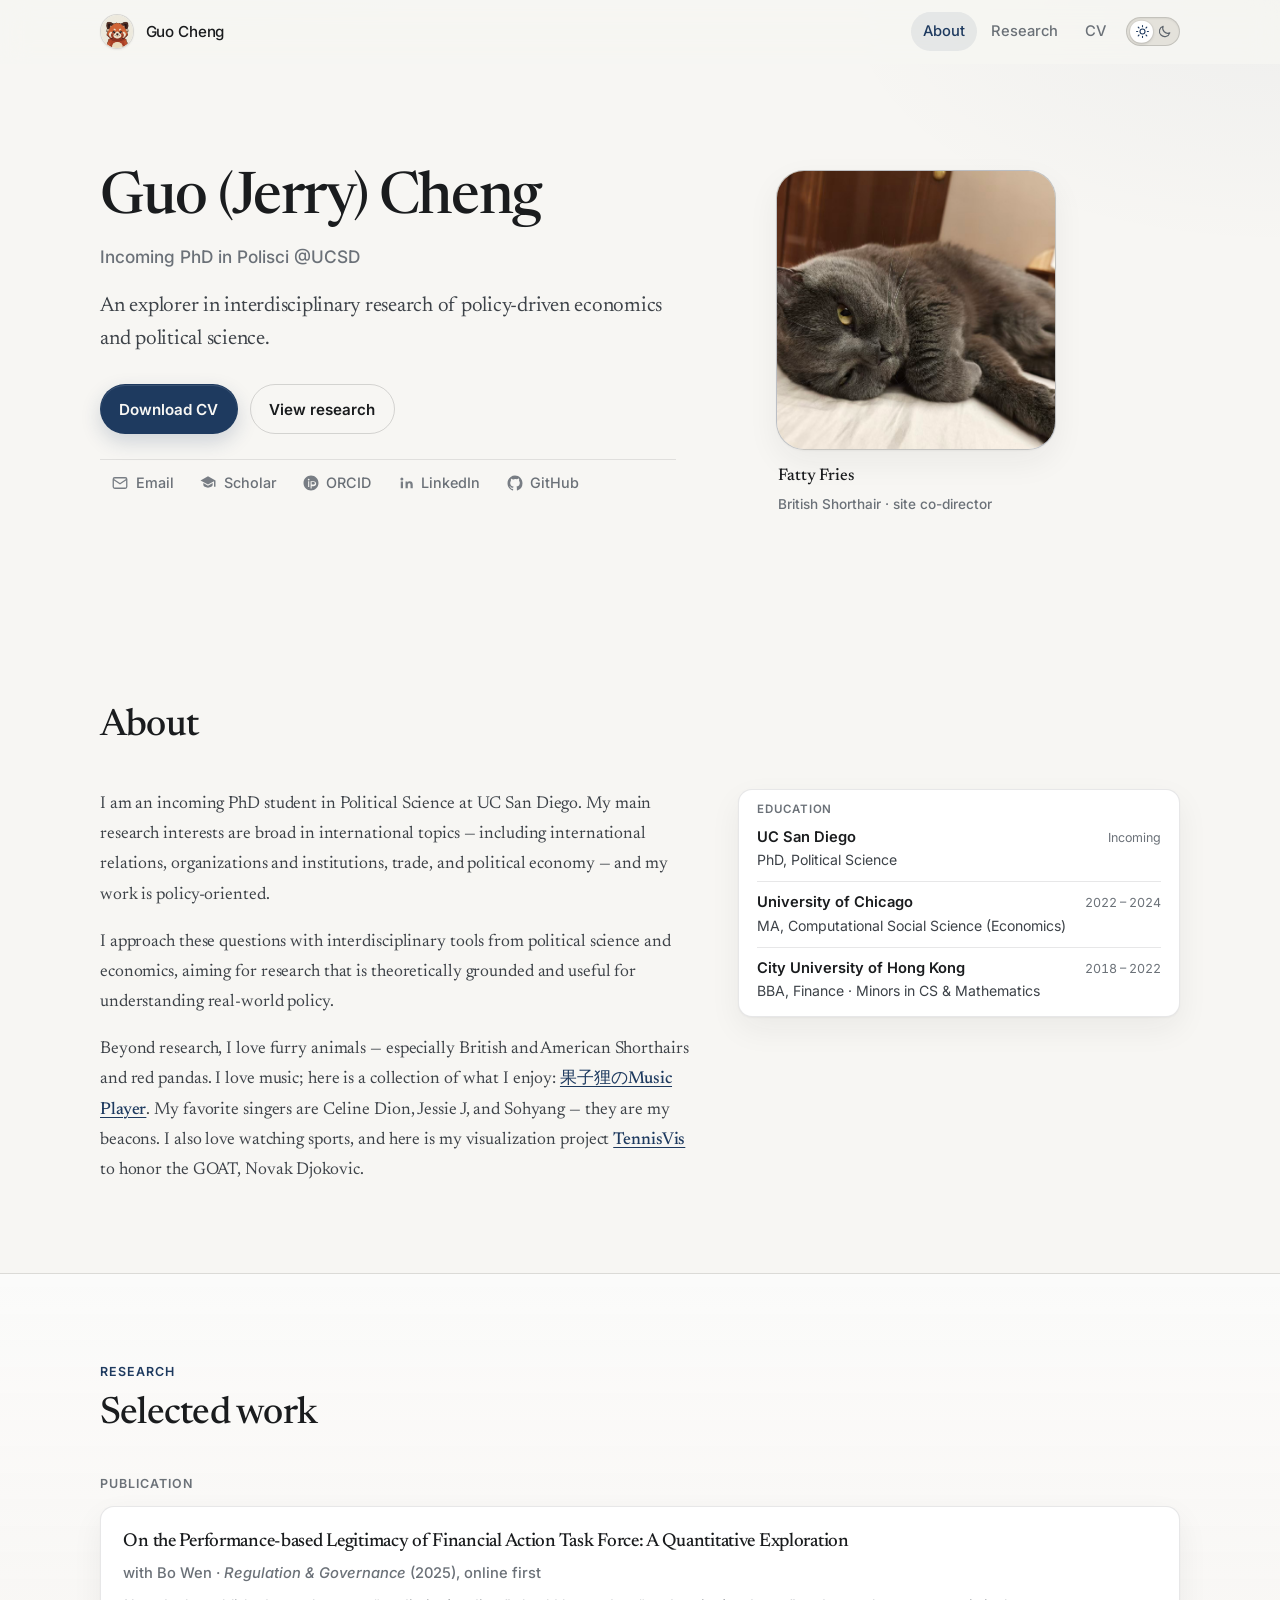
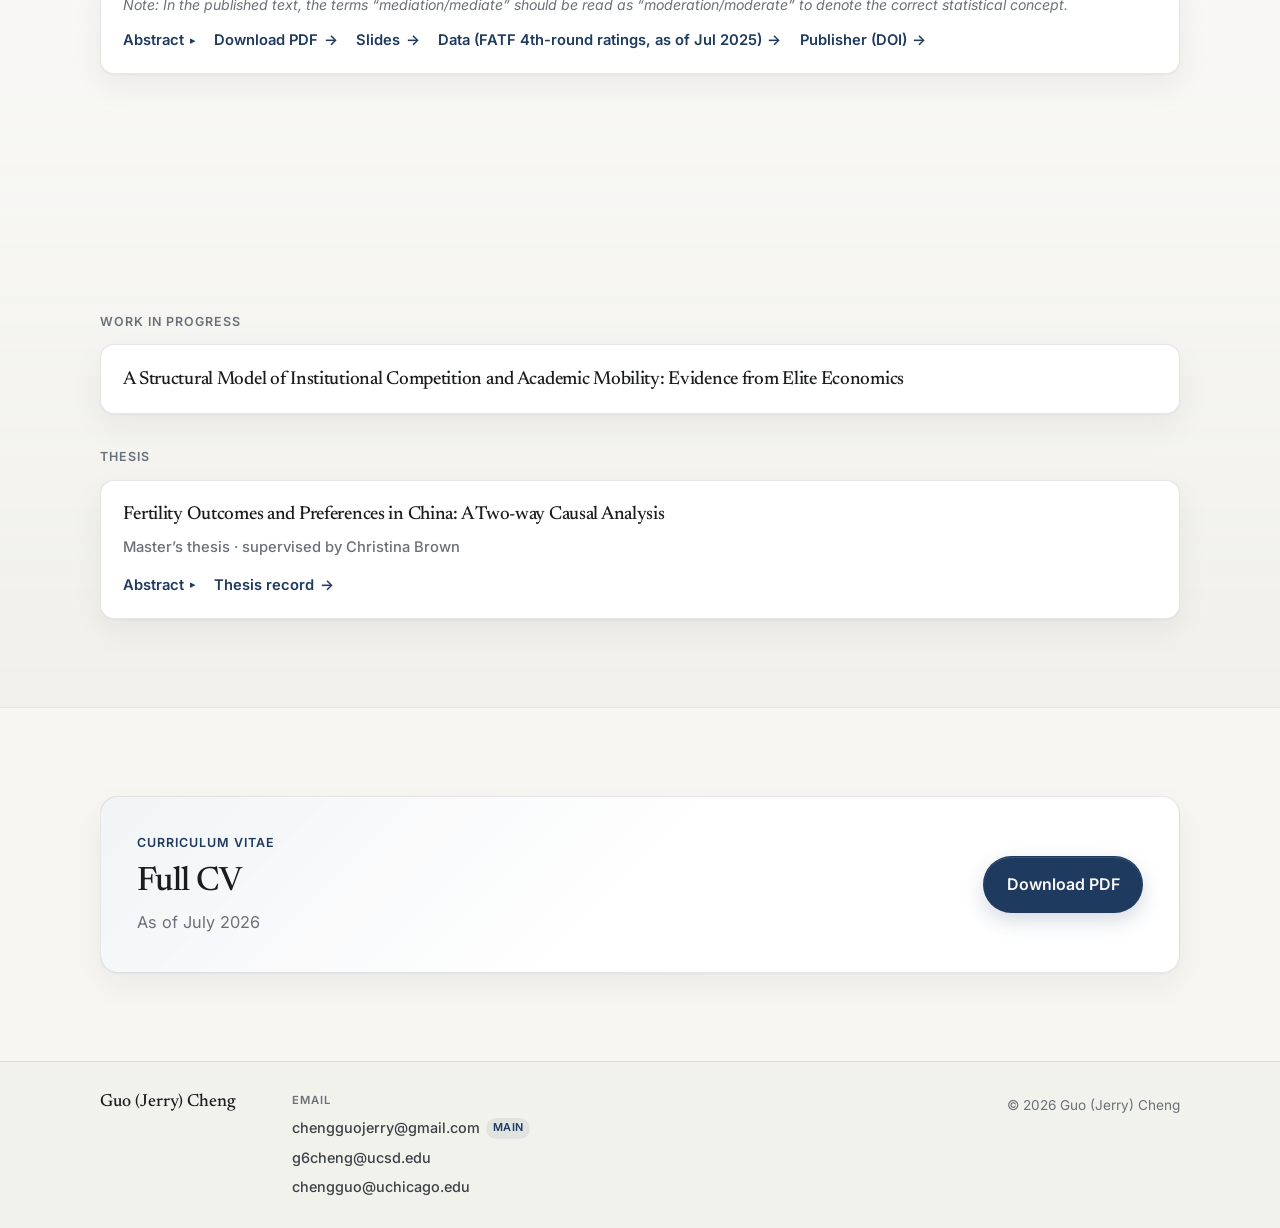
==== index.html @ 8cfadd80 "Update index.html" ====
<!DOCTYPE html>
<html lang="en">
<head>
  <meta charset="UTF-8" />
  <meta name="viewport" content="width=device-width, initial-scale=1" />
  <title>Guo (Jerry) Cheng</title>
  <meta name="description" content="Guo (Jerry) Cheng — Incoming PhD in Political Science at UC San Diego. Interdisciplinary research in policy-driven economics and political science." />
  <meta name="author" content="Guo (Jerry) Cheng" />

  <!-- Open Graph -->
  <meta property="og:title" content="Guo (Jerry) Cheng" />
  <meta property="og:description" content="Incoming PhD in Political Science at UC San Diego. Interdisciplinary research in policy-driven economics and political science." />
  <meta property="og:type" content="website" />
  <meta property="og:url" content="https://jerrycg.github.io/" />

  <link rel="icon" href="assets/img/logo-red-panda.jpg" type="image/jpeg" />
  <meta name="color-scheme" content="light dark" />
  <!-- Apply theme before paint to avoid flash -->
  <script>
    (function () {
      try {
        var stored = localStorage.getItem("theme");
        var prefersDark = window.matchMedia("(prefers-color-scheme: dark)").matches;
        var theme = stored === "light" || stored === "dark"
          ? stored
          : prefersDark
            ? "dark"
            : "light";
        document.documentElement.setAttribute("data-theme", theme);
        document.documentElement.style.colorScheme = theme;
      } catch (e) {
        document.documentElement.setAttribute("data-theme", "light");
      }
    })();
  </script>
  <link rel="preconnect" href="https://fonts.googleapis.com" />
  <link rel="preconnect" href="https://fonts.gstatic.com" crossorigin />
  <link href="https://fonts.googleapis.com/css2?family=Inter:wght@400;500;600&family=Newsreader:ital,opsz,wght@0,6..72,400;0,6..72,500;0,6..72,600;1,6..72,400;1,6..72,500&display=swap" rel="stylesheet" />
  <link rel="stylesheet" href="css/styles.css?v=20260414" />
</head>
<body>
  <a class="skip-link" href="#main">Skip to content</a>

  <header class="site-header" id="top">
    <div class="header-inner">
      <a class="brand" href="#top" aria-label="Guo (Jerry) Cheng — home">
        <img
          class="brand-mark"
          src="assets/img/logo-red-panda.jpg"
          alt=""
          width="36"
          height="36"
          decoding="async"
        />
        <span class="brand-name">Guo Cheng</span>
      </a>
      <div class="header-right">
        <nav class="site-nav" aria-label="Primary">
          <ul>
            <li><a href="#about">About</a></li>
            <li><a href="#research">Research</a></li>
            <li><a href="#cv">CV</a></li>
          </ul>
        </nav>
        <button
          type="button"
          class="theme-toggle"
          id="theme-toggle"
          aria-label="Switch to dark theme"
          title="Toggle light / dark theme"
        >
          <span class="theme-toggle-track" aria-hidden="true">
            <span class="theme-toggle-icon theme-toggle-sun">
              <svg viewBox="0 0 24 24" width="15" height="15" fill="none" stroke="currentColor" stroke-width="1.75" stroke-linecap="round">
                <circle cx="12" cy="12" r="4" />
                <path d="M12 2.5v1.8M12 19.7v1.8M2.5 12h1.8M19.7 12h1.8M5.1 5.1l1.3 1.3M17.6 17.6l1.3 1.3M5.1 18.9l1.3-1.3M17.6 6.4l1.3-1.3" />
              </svg>
            </span>
            <span class="theme-toggle-icon theme-toggle-moon">
              <svg viewBox="0 0 24 24" width="15" height="15" fill="none" stroke="currentColor" stroke-width="1.75" stroke-linecap="round" stroke-linejoin="round">
                <path d="M20.5 14.2A8.2 8.2 0 0 1 9.8 3.5 8.5 8.5 0 1 0 20.5 14.2Z" />
              </svg>
            </span>
            <span class="theme-toggle-thumb"></span>
          </span>
        </button>
      </div>
    </div>
  </header>

  <main id="main">
    <!-- Hero -->
    <section class="hero" id="home" aria-labelledby="hero-name">
      <div class="container hero-grid">
        <div class="hero-copy reveal">
          <h1 id="hero-name">Guo (Jerry) Cheng</h1>
          <p class="hero-role">Incoming PhD in Polisci @UCSD</p>
          <p class="hero-lede">
            An explorer in interdisciplinary research of policy-driven economics
            and political science.
          </p>
          <div class="hero-actions">
            <a class="btn btn-primary" href="#cv">Download CV</a>
            <a class="btn btn-ghost" href="#research">View research</a>
          </div>
          <ul class="social-list" aria-label="Profiles and contact">
            <li>
              <a href="mailto:chengguojerry@gmail.com" title="Email">
                <span class="social-icon" aria-hidden="true">
                  <svg viewBox="0 0 24 24" width="18" height="18" fill="none" stroke="currentColor" stroke-width="1.75"><rect x="3" y="5" width="18" height="14" rx="2"/><path d="M3 7l9 6 9-6"/></svg>
                </span>
                Email
              </a>
            </li>
            <li>
              <a href="https://scholar.google.com/citations?user=vxpHL1AAAAAJ" target="_blank" rel="noopener noreferrer" title="Google Scholar">
                <span class="social-icon" aria-hidden="true">
                  <svg viewBox="0 0 24 24" width="18" height="18" fill="currentColor"><path d="M12 3 2 8.5 12 14l8-4.4V17h2V8.5L12 3Zm-6.2 9.1v2.7c0 1.9 2.8 3.4 6.2 3.4s6.2-1.5 6.2-3.4v-2.7L12 15.6l-6.2-3.5Z"/></svg>
                </span>
                Scholar
              </a>
            </li>
            <li>
              <a href="https://orcid.org/0009-0001-1457-7017" target="_blank" rel="noopener noreferrer" title="ORCID">
                <span class="social-icon" aria-hidden="true">
                  <svg viewBox="0 0 24 24" width="18" height="18" fill="currentColor"><path d="M12 2C6.48 2 2 6.48 2 12s4.48 10 10 10 10-4.48 10-10S17.52 2 12 2Zm-3.1 4.35a1.15 1.15 0 1 1 0 2.3 1.15 1.15 0 0 1 0-2.3ZM8.2 9.5h1.4v7.7H8.2V9.5Zm3.25 0h3.85c2.15 0 3.55 1.35 3.55 3.35 0 2.05-1.5 3.4-3.7 3.4h-2.3v2.95h-1.4V9.5Zm1.4 1.25v3.25h2.15c1.3 0 2.15-.7 2.15-1.65 0-.95-.85-1.6-2.15-1.6H12.85Z"/></svg>
                </span>
                ORCID
              </a>
            </li>
            <li>
              <a href="https://www.linkedin.com/in/guo-jerry-cheng" target="_blank" rel="noopener noreferrer" title="LinkedIn">
                <span class="social-icon" aria-hidden="true">
                  <svg viewBox="0 0 24 24" width="18" height="18" fill="currentColor"><path d="M6.5 8.5a2 2 0 1 1 0-4 2 2 0 0 1 0 4ZM5 10h3v9H5v-9Zm5.5 0H14v1.3c.5-.9 1.6-1.6 3.1-1.6 2.5 0 3.9 1.6 3.9 4.5V19h-3v-4.3c0-1.4-.5-2.3-1.7-2.3-1 0-1.5.7-1.8 1.4-.1.2-.1.5-.1.8V19h-3v-9Z"/></svg>
                </span>
                LinkedIn
              </a>
            </li>
            <li>
              <a href="https://github.com/JerryCG" target="_blank" rel="noopener noreferrer" title="GitHub">
                <span class="social-icon" aria-hidden="true">
                  <svg viewBox="0 0 24 24" width="18" height="18" fill="currentColor"><path d="M12 2C6.48 2 2 6.58 2 12.26c0 4.52 2.87 8.35 6.84 9.7.5.1.68-.22.68-.48 0-.24-.01-.87-.01-1.7-2.78.62-3.37-1.37-3.37-1.37-.45-1.18-1.11-1.5-1.11-1.5-.91-.64.07-.63.07-.63 1 .07 1.53 1.06 1.53 1.06.9 1.57 2.36 1.12 2.94.86.09-.67.35-1.12.63-1.38-2.22-.26-4.56-1.14-4.56-5.07 0-1.12.39-2.03 1.03-2.75-.1-.26-.45-1.32.1-2.75 0 0 .84-.27 2.75 1.05A9.3 9.3 0 0 1 12 6.8c.85 0 1.71.12 2.51.35 1.9-1.32 2.74-1.05 2.74-1.05.55 1.43.2 2.49.1 2.75.64.72 1.03 1.63 1.03 2.75 0 3.94-2.34 4.8-4.57 5.06.36.32.68.94.68 1.9 0 1.38-.01 2.49-.01 2.83 0 .26.18.59.69.48A10.28 10.28 0 0 0 22 12.26C22 6.58 17.52 2 12 2Z"/></svg>
                </span>
                GitHub
              </a>
            </li>
          </ul>
        </div>

        <figure class="hero-photo reveal">
          <div class="photo-frame">
            <img
              class="photo-img"
              src="assets/img/fatty-fries.jpg"
              alt="Fatty Fries, a British Shorthair cat, resting on a bed"
              width="280"
              height="280"
              loading="eager"
              decoding="async"
            />
          </div>
          <figcaption class="photo-caption">
            <span class="photo-caption-name">Fatty Fries</span>
            <span class="photo-caption-note">British Shorthair · site co-director</span>
          </figcaption>
        </figure>
      </div>
    </section>

    <!-- About -->
    <section class="section" id="about" aria-labelledby="about-title">
      <div class="container">
        <header class="section-header reveal">
          <h2 id="about-title">About</h2>
        </header>

        <div class="about-grid">
          <div class="about-prose reveal">
            <p>
              I am an incoming PhD student in Political Science at UC San Diego.
              My main research interests are broad in international topics —
              including international relations, organizations and institutions,
              trade, and political economy — and my work is policy-oriented.
            </p>
            <p>
              I approach these questions with interdisciplinary tools from
              political science and economics, aiming for research that is
              theoretically grounded and useful for understanding real-world policy.
            </p>
            <p>
              Beyond research, I love furry animals — especially British and American
              Shorthairs and red pandas. I love music; here is a collection of what I enjoy:
              <a href="https://jerrycg.github.io/music-player/" target="_blank" rel="noopener noreferrer">果子狸のMusic Player</a>.
              My favorite singers are Celine Dion, Jessie J, and Sohyang — they are my beacons.
              I also love watching sports, and here is my visualization project
              <a href="https://tennis-vis.onrender.com/" target="_blank" rel="noopener noreferrer">TennisVis</a>
              to honor the GOAT, Novak Djokovic.
            </p>
          </div>

          <aside class="education reveal" aria-labelledby="edu-title">
            <h3 id="edu-title" class="aside-title">Education</h3>
            <ol class="edu-list">
              <li>
                <div class="edu-meta">
                  <span class="edu-school">UC San Diego</span>
                  <span class="edu-years">Incoming</span>
                </div>
                <p class="edu-degree">PhD, Political Science</p>
              </li>
              <li>
                <div class="edu-meta">
                  <span class="edu-school">University of Chicago</span>
                  <span class="edu-years">2022 – 2024</span>
                </div>
                <p class="edu-degree">MA, Computational Social Science (Economics)</p>
              </li>
              <li>
                <div class="edu-meta">
                  <span class="edu-school">City University of Hong Kong</span>
                  <span class="edu-years">2018 – 2022</span>
                </div>
                <p class="edu-degree">BBA, Finance · Minors in CS &amp; Mathematics</p>
              </li>
            </ol>
          </aside>
        </div>
      </div>
    </section>

    <!-- Research -->
    <section class="section section-alt" id="research" aria-labelledby="research-title">
      <div class="container">
        <header class="section-header reveal">
          <p class="section-label">Research</p>
          <h2 id="research-title">Selected work</h2>
        </header>

        <div class="research-block reveal">
          <h3 class="research-group-title">Publication</h3>
          <article class="paper-card">
            <p class="paper-title">
              On the Performance-based Legitimacy of Financial Action Task Force:
              A Quantitative Exploration
            </p>
            <p class="paper-meta">
              with Bo Wen ·
              <em>Regulation &amp; Governance</em> (2025), online first
            </p>
            <p class="paper-note paper-note-correction">
              Note: In the published text, the terms “mediation/mediate” should be read as “moderation/moderate” to denote the correct statistical concept.
            </p>
            <div class="paper-links">
              <button
                type="button"
                class="abstract-toggle"
                aria-expanded="false"
                aria-controls="abstract-fatf"
              >
                Abstract
                <span class="abstract-toggle-icon" aria-hidden="true">▸</span>
              </button>
              <a
                class="text-link"
                href="https://www.dropbox.com/scl/fi/eptdcv185i0i1qvf4c0sd/Regulation-Governance-2025-Cheng-Wen-On-the-Performance-Based-Legitimacy-of-Financial-Action-Task-Force-A-Quantitative-Exploration.pdf?rlkey=uq9wglwz7m2yx3jsmejo32n99&amp;e=2&amp;st=axpfbrux&amp;dl=0"
                target="_blank"
                rel="noopener noreferrer"
              >
                Download PDF
                <span aria-hidden="true">→</span>
              </a>
              <a
                class="text-link"
                href="doc/fatf_slides_20260729.pdf"
                target="_blank"
                rel="noopener noreferrer"
              >
                Slides
                <span aria-hidden="true">→</span>
              </a>
              <a
                class="text-link"
                href="doc/FATF_4th_round_numeric_ratings_2025Jul.csv"
                target="_blank"
                rel="noopener noreferrer"
              >
                Data (FATF 4th-round ratings, as of Jul 2025)
                <span aria-hidden="true">→</span>
              </a>
              <a
                class="text-link"
                href="https://doi.org/10.1111/rego.70088"
                target="_blank"
                rel="noopener noreferrer"
              >
                Publisher (DOI)
                <span aria-hidden="true">→</span>
              </a>
            </div>
            <div class="abstract-panel" id="abstract-fatf" role="region" aria-hidden="true">
              <div class="abstract-panel-inner">
                <p class="abstract-body">
                  How legitimate is Financial Action Task Force (FATF)? We address this question with cross-country evidence spanning performance-wise aspects—standards, evaluation, strategy. FATF’s legitimacy needs strengthening. Standards-wise, compliance to FATF’s Recommendations generally contributes to both FATF’s and external effectiveness proxies, yet the latter has much weaker evidence. Granularly, FATF’s Recommendations pose challenges for good-faith developing states, since capacity constraints hinder compliance and effectiveness conversion. Evaluation-wise, the effectiveness appraisal may be biased due to heavy reliance on compliance ratings, evidenced by weak correlations with external corruption control and financial transparency indicators. Strategy-wise, though enhanced follow-up boosts persistent compliance, the dominantly punitive strategy system is detrimental to good-faith yet low-capacity states. Theoretically, we build an extended framework on Mitchell’s theory by deepening the analysis of effectiveness and justifying its applicability to non-binding institutions. We also enrich the dialogue on the legitimacy of international organizations by presenting a quantitative, objective approach using official data.
                </p>
              </div>
            </div>
          </article>
        </div>

        <div class="research-block reveal">
          <h3 class="research-group-title">Working papers</h3>
          <ul class="wip-list">
            <li class="paper-card">
              <p class="paper-title">
                Neoclassical Growth Revisited: Why Are Policy Functions Myopic in Closed-Form?
              </p>
              <p class="paper-meta">with Sergio Salas</p>
              <div class="paper-links">
                <button
                  type="button"
                  class="abstract-toggle"
                  aria-expanded="false"
                  aria-controls="abstract-ngm"
                >
                  Abstract
                  <span class="abstract-toggle-icon" aria-hidden="true">▸</span>
                </button>
                <a
                  class="text-link"
                  href="https://drive.google.com/file/d/1z_iqUvOHPs2HP81RKhBiiJodFLL72Bf5/view"
                  target="_blank"
                  rel="noopener noreferrer"
                >
                  Draft PDF
                  <span aria-hidden="true">→</span>
                </a>
              </div>
              <div class="abstract-panel" id="abstract-ngm" role="region" aria-hidden="true">
                <div class="abstract-panel-inner">
                  <p class="abstract-body">
                    In learning macroeconomic dynamics, it is common to start with a version of the Neoclassical Growth Model (NGM) that admits closed-form solutions. This involves analyzing a special case with: i) log utility, ii) a Cobb–Douglas production function, and iii) full depreciation. While the existence of a closed-form solution under these assumptions has long been established, the implications for households and the role of their forward-looking behavior in deriving the results are seldom explained. This is particularly relevant in connection to the “news” literature, because unlike in a purely Markovian recursive structure, news about future changes in the economic environment—e.g., changes in productivity—generally produce current effects. However, under the special case of the NGM that admits closed-form solutions, news about future changes has no current effects. To understand why this result holds, we present the market approach to solving the problem, where it is revealed exactly what economic forces underlie the fact that agents do not react to news about future changes in wages and interest rates.
                  </p>
                </div>
              </div>
            </li>
          </ul>
        </div>

        <div class="research-block reveal">
          <h3 class="research-group-title">Work in progress</h3>
          <ul class="wip-list">
            <li class="paper-card">
              <p class="paper-title">
                A Structural Model of Institutional Competition and Academic Mobility: Evidence from Elite Economics
              </p>
            </li>
          </ul>
        </div>

        <div class="research-block reveal">
          <h3 class="research-group-title">Thesis</h3>
          <ul class="wip-list">
            <li class="paper-card">
              <p class="paper-title">
                Fertility Outcomes and Preferences in China: A Two-way Causal Analysis
              </p>
              <p class="paper-meta">Master’s thesis · supervised by Christina Brown</p>
              <div class="paper-links">
                <button
                  type="button"
                  class="abstract-toggle"
                  aria-expanded="false"
                  aria-controls="abstract-thesis"
                >
                  Abstract
                  <span class="abstract-toggle-icon" aria-hidden="true">▸</span>
                </button>
                <a
                  class="text-link"
                  href="https://knowledge.uchicago.edu/records/wcg8k-hd496"
                  target="_blank"
                  rel="noopener noreferrer"
                >
                  Thesis record
                  <span aria-hidden="true">→</span>
                </a>
              </div>
              <div class="abstract-panel" id="abstract-thesis" role="region" aria-hidden="true">
                <div class="abstract-panel-inner">
                  <p class="abstract-body">
                    This study explores the bidirectional causality between fertility preferences and outcomes in China, using the latest two waves of the Chinese General Social Survey (CGSS 2018 and 2021). The findings highlight significant implications for two contrasting phenomena observed in the data: 1) A progressive shift from son preference to daughter preference overall across cohorts; 2) A persistent gender discrepancy between fertility outcomes and preferences — actual fertility outcomes are more skewed towards boys than ideal fertility preferences suggest. The shift towards the daughter preference can be attributed to the “girl-updating” mechanism: having girls on average reduces the gender gap in preferences by approximately 0.5 children, while the effects of having boys are less consistent. On the other hand, the gender discrepancy between fertility outcomes and preferences can be explained by two behavioral patterns: 18% of the discrepancy comes from people with a son preference taking more aggressive measures to ensure male offspring, whereas 82% is attributed to the “implicit son preference” among people with a balance preference, who opt for a boy when limited to only one child. Moreover, a dynamic Difference-in-Differences study suggests that during the early stage of birth control policies, urban residents with a balance preference suffer from increasingly stricter constraints of having only one child than their rural counterparts, exacerbating the skewed sex ratio.
                  </p>
                </div>
              </div>
            </li>
          </ul>
        </div>
      </div>
    </section>

    <!-- CV -->
    <section class="section" id="cv" aria-labelledby="cv-title">
      <div class="container">
        <div class="cv-panel reveal">
          <div class="cv-copy">
            <p class="section-label">Curriculum Vitae</p>
            <h2 id="cv-title">Full CV</h2>
            <p class="cv-lede">As of July 2026</p>
          </div>
          <a class="btn btn-primary btn-lg" href="doc/CV_Guo_Jerry_Cheng_20260729.pdf" target="_blank" rel="noopener noreferrer">
            Download PDF
          </a>
        </div>
      </div>
    </section>
  </main>

  <footer class="site-footer">
    <div class="container footer-inner">
      <div class="footer-brand">
        <p class="footer-name">Guo (Jerry) Cheng</p>
      </div>

      <div class="footer-block">
        <p class="footer-label">Email</p>
        <ul class="footer-emails">
          <li>
            <a href="mailto:chengguojerry@gmail.com">chengguojerry@gmail.com</a>
            <span class="footer-tag">main</span>
          </li>
          <li>
            <a href="mailto:g6cheng@ucsd.edu">g6cheng@ucsd.edu</a>
          </li>
          <li>
            <a href="mailto:chengguo@uchicago.edu">chengguo@uchicago.edu</a>
          </li>
        </ul>
      </div>

      <p class="footer-copy">© <span id="year"></span> Guo (Jerry) Cheng</p>
    </div>
  </footer>

  <script src="js/main.js?v=20260401"></script>
</body>
</html>
---- css/styles.css ----
/* =========================================================
   Guo (Jerry) Cheng — personal academic site
   Minimal · concise · clean · light / dark
   ========================================================= */

/* Light theme (default) */
:root,
html[data-theme="light"] {
  color-scheme: light;

  --bg: #f7f6f3;
  --bg-elevated: #ffffff;
  --bg-soft: #efeee9;
  --ink: #1a1c1e;
  --ink-soft: #3d4248;
  --muted: #6b7178;
  --line: rgba(26, 28, 30, 0.1);
  --line-strong: rgba(26, 28, 30, 0.16);
  --accent: #1e3a5f;
  --accent-hover: #152a45;
  --accent-soft: rgba(30, 58, 95, 0.08);
  --accent-ring: rgba(30, 58, 95, 0.28);
  --accent-on: #f8f7f4;
  --brand-mark-fg: #f7f6f3;

  --header-bg: rgba(247, 246, 243, 0.78);
  --header-bg-scrolled: rgba(247, 246, 243, 0.9);
  --glow-a: rgba(30, 58, 95, 0.06);
  --glow-b: rgba(30, 58, 95, 0.04);
  --section-alt: linear-gradient(180deg, rgba(255, 255, 255, 0.55), rgba(239, 238, 233, 0.7));
  --footer-bg: rgba(239, 238, 233, 0.55);
  --cv-wash: rgba(30, 58, 95, 0.06);
  --card-hover-border: rgba(30, 58, 95, 0.22);
  --btn-ghost-border-hover: rgba(26, 28, 30, 0.22);
  --btn-primary-shadow: 0 1px 0 rgba(255, 255, 255, 0.12) inset, 0 8px 20px rgba(30, 58, 95, 0.18);
  --shadow-soft: 0 1px 2px rgba(26, 28, 30, 0.04), 0 12px 32px rgba(26, 28, 30, 0.06);
  --portrait-bg: linear-gradient(145deg, #e8e6df 0%, #d8dde6 100%);
  --toggle-track: #e4e2db;
  --toggle-thumb: #ffffff;
  --toggle-icon: #5c636b;
  --toggle-icon-active: #1e3a5f;

  /* Type system
     - sans  → UI chrome (nav, labels, buttons, meta)
     - serif → headings + long-form reading (about, abstracts, lede)
     Pairing: Inter + Newsreader (academic, cohesive, not identical everywhere) */
  --font-sans: "Inter", system-ui, -apple-system, "Segoe UI", Roboto, sans-serif;
  --font-serif: "Newsreader", "Iowan Old Style", "Palatino Linotype", Palatino, Georgia, serif;
  --font-prose-size: 1.08rem;
  --font-prose-leading: 1.75;

  /* Layout */
  --container: 1080px;
  --content: 42rem;
  --header-h: 4rem;
  --radius: 14px;
  --radius-sm: 10px;

  /* Motion */
  --ease: cubic-bezier(0.22, 1, 0.36, 1);
  --dur: 220ms;
}

/* Dark theme — quiet academic night */
html[data-theme="dark"] {
  color-scheme: dark;

  --bg: #111316;
  --bg-elevated: #1a1d22;
  --bg-soft: #16191e;
  --ink: #f0efeb;
  --ink-soft: #c5c8ce;
  --muted: #9198a1;
  --line: rgba(240, 239, 235, 0.1);
  --line-strong: rgba(240, 239, 235, 0.16);
  --accent: #9bb8db;
  --accent-hover: #bdd0e8;
  --accent-soft: rgba(155, 184, 219, 0.14);
  --accent-ring: rgba(155, 184, 219, 0.35);
  --accent-on: #111316;
  --brand-mark-fg: #111316;

  --header-bg: rgba(17, 19, 22, 0.78);
  --header-bg-scrolled: rgba(17, 19, 22, 0.92);
  --glow-a: rgba(155, 184, 219, 0.08);
  --glow-b: rgba(155, 184, 219, 0.04);
  --section-alt: linear-gradient(180deg, rgba(26, 29, 34, 0.65), rgba(18, 21, 26, 0.9));
  --footer-bg: rgba(14, 16, 19, 0.75);
  --cv-wash: rgba(155, 184, 219, 0.08);
  --card-hover-border: rgba(155, 184, 219, 0.32);
  --btn-ghost-border-hover: rgba(240, 239, 235, 0.28);
  --btn-primary-shadow: 0 1px 0 rgba(255, 255, 255, 0.08) inset, 0 8px 22px rgba(0, 0, 0, 0.35);
  --shadow-soft: 0 1px 2px rgba(0, 0, 0, 0.25), 0 14px 36px rgba(0, 0, 0, 0.28);
  --portrait-bg: linear-gradient(145deg, #2a2f38 0%, #1c222c 100%);
  --toggle-track: #2a3038;
  --toggle-thumb: #f0efeb;
  --toggle-icon: #a0a7b0;
  --toggle-icon-active: #111316;
}

/* Reset-ish */
*,
*::before,
*::after {
  box-sizing: border-box;
}

html {
  scroll-behavior: smooth;
  scroll-padding-top: calc(var(--header-h) + 1rem);
}

body {
  margin: 0;
  min-height: 100vh;
  font-family: var(--font-sans);
  font-size: 1.02rem;
  line-height: 1.65;
  color: var(--ink-soft);
  background:
    radial-gradient(1200px 600px at 10% -10%, var(--glow-a), transparent 55%),
    radial-gradient(900px 500px at 100% 0%, var(--glow-b), transparent 50%),
    var(--bg);
  -webkit-font-smoothing: antialiased;
  -moz-osx-font-smoothing: grayscale;
  text-rendering: optimizeLegibility;
  transition:
    background-color var(--dur) var(--ease),
    color var(--dur) var(--ease);
}

img {
  max-width: 100%;
  display: block;
}

a {
  color: var(--accent);
  text-decoration-thickness: 1px;
  text-underline-offset: 0.18em;
  transition: color var(--dur) var(--ease), opacity var(--dur) var(--ease);
}

a:hover {
  color: var(--accent-hover);
}

a:focus-visible {
  outline: 2px solid var(--accent);
  outline-offset: 3px;
  border-radius: 4px;
}

h1, h2, h3 {
  font-family: var(--font-serif);
  font-optical-sizing: auto;
  color: var(--ink);
  font-weight: 500;
  letter-spacing: -0.02em;
  line-height: 1.2;
  margin: 0;
}

p {
  margin: 0 0 1rem;
}

p:last-child {
  margin-bottom: 0;
}

ul, ol {
  margin: 0;
  padding: 0;
  list-style: none;
}

.skip-link {
  position: absolute;
  left: 1rem;
  top: -100px;
  z-index: 1000;
  padding: 0.6rem 0.9rem;
  background: var(--ink);
  color: var(--bg);
  border-radius: 8px;
  text-decoration: none;
}

.skip-link:focus {
  top: 1rem;
}

.container {
  width: min(100% - 2.5rem, var(--container));
  margin-inline: auto;
}

/* ---------- Header ---------- */
.site-header {
  position: sticky;
  top: 0;
  z-index: 50;
  height: var(--header-h);
  backdrop-filter: blur(14px) saturate(1.2);
  -webkit-backdrop-filter: blur(14px) saturate(1.2);
  background: var(--header-bg);
  border-bottom: 1px solid transparent;
  transition: border-color var(--dur) var(--ease), background var(--dur) var(--ease);
}

.site-header.is-scrolled {
  border-bottom-color: var(--line);
  background: var(--header-bg-scrolled);
}

.header-inner {
  height: 100%;
  width: min(100% - 2.5rem, var(--container));
  margin-inline: auto;
  display: flex;
  align-items: center;
  justify-content: space-between;
  gap: 1rem;
}

.header-right {
  display: flex;
  align-items: center;
  gap: 0.55rem;
}

.brand {
  display: inline-flex;
  align-items: center;
  gap: 0.7rem;
  text-decoration: none;
  color: var(--ink);
}

.brand:hover {
  color: var(--ink);
  opacity: 0.85;
}

.brand-mark {
  display: block;
  width: 2.15rem;
  height: 2.15rem;
  border-radius: 50%;
  object-fit: cover;
  object-position: center 40%;
  background: var(--bg-soft);
  border: 1px solid var(--line);
  box-shadow: 0 1px 2px rgba(0, 0, 0, 0.06);
  flex-shrink: 0;
}

.brand-name {
  font-size: 0.95rem;
  font-weight: 500;
  letter-spacing: -0.01em;
}

.site-nav ul {
  display: flex;
  gap: 0.15rem;
  align-items: center;
}

.site-nav a {
  display: inline-block;
  padding: 0.45rem 0.75rem;
  color: var(--muted);
  text-decoration: none;
  font-size: 0.92rem;
  font-weight: 500;
  border-radius: 999px;
}

.site-nav a:hover {
  color: var(--ink);
  background: var(--accent-soft);
}

.site-nav a.is-active {
  color: var(--accent);
  background: var(--accent-soft);
}

/* Theme toggle */
.theme-toggle {
  appearance: none;
  -webkit-appearance: none;
  border: none;
  background: transparent;
  padding: 0;
  margin: 0;
  cursor: pointer;
  border-radius: 999px;
  flex-shrink: 0;
  line-height: 0;
}

.theme-toggle:focus-visible {
  outline: 2px solid var(--accent);
  outline-offset: 3px;
}

.theme-toggle-track {
  position: relative;
  display: grid;
  grid-template-columns: 1fr 1fr;
  align-items: center;
  width: 3.35rem;
  height: 1.85rem;
  padding: 0 0.22rem;
  border-radius: 999px;
  background: var(--toggle-track);
  border: 1px solid var(--line-strong);
  box-shadow: inset 0 1px 2px rgba(0, 0, 0, 0.06);
  transition: background var(--dur) var(--ease), border-color var(--dur) var(--ease);
}

.theme-toggle-icon {
  position: relative;
  z-index: 1;
  display: grid;
  place-items: center;
  color: var(--toggle-icon);
  transition: color var(--dur) var(--ease), opacity var(--dur) var(--ease);
}

.theme-toggle-thumb {
  position: absolute;
  top: 50%;
  left: 0.18rem;
  width: 1.42rem;
  height: 1.42rem;
  border-radius: 50%;
  background: var(--toggle-thumb);
  box-shadow: 0 1px 3px rgba(0, 0, 0, 0.18), 0 0 0 1px rgba(0, 0, 0, 0.04);
  transform: translate(0, -50%);
  transition: transform 280ms var(--ease), background var(--dur) var(--ease);
  z-index: 0;
}

html[data-theme="light"] .theme-toggle-sun {
  color: var(--toggle-icon-active);
}

html[data-theme="dark"] .theme-toggle-moon {
  color: var(--toggle-icon-active);
}

html[data-theme="dark"] .theme-toggle-thumb {
  transform: translate(1.45rem, -50%);
}

.theme-toggle:hover .theme-toggle-track {
  border-color: var(--accent-ring);
}

.theme-toggle:active .theme-toggle-thumb {
  transform: translate(0, -50%) scale(0.94);
}

html[data-theme="dark"] .theme-toggle:active .theme-toggle-thumb {
  transform: translate(1.45rem, -50%) scale(0.94);
}

/* ---------- Hero ---------- */
.hero {
  padding: clamp(2.75rem, 7vw, 5.5rem) 0 clamp(3.75rem, 8vw, 6.25rem);
}

/* Flex packs photo next to intro; gap keeps photo slightly off the text */
.hero-grid {
  display: flex;
  flex-wrap: wrap;
  align-items: center;
  /* Comfortable air between intro and photo — not cramped, not edge-pushed */
  gap: clamp(2.5rem, 5.5vw, 4rem);
}

.hero-copy {
  flex: 1 1 18rem;
  min-width: 0;
  max-width: 36rem;
}

.eyebrow {
  display: inline-flex;
  align-items: center;
  gap: 0.5rem;
  margin: 0 0 1rem;
  padding: 0.28rem 0.7rem;
  border-radius: 999px;
  background: var(--accent-soft);
  color: var(--accent);
  font-size: 0.78rem;
  font-weight: 600;
  letter-spacing: 0.06em;
  text-transform: uppercase;
}

.hero h1 {
  font-size: clamp(2.45rem, 5.2vw, 3.65rem);
  font-weight: 500;
  letter-spacing: -0.03em;
  margin-bottom: 0.55rem;
}

.hero-role {
  margin: 0 0 1.2rem;
  color: var(--muted);
  font-size: 1.08rem;
  font-weight: 500;
}

.hero-lede {
  max-width: 36rem;
  font-size: clamp(1.14rem, 2.2vw, 1.3rem);
  line-height: 1.58;
  color: var(--ink-soft);
  margin-bottom: 1.75rem;
  font-family: var(--font-serif);
  font-weight: 400;
  font-optical-sizing: auto;
  letter-spacing: -0.012em;
}

.hero-actions {
  display: flex;
  flex-wrap: wrap;
  gap: 0.75rem;
  margin-bottom: 1.55rem;
}

.social-list {
  display: flex;
  flex-wrap: wrap;
  gap: 0.25rem 0.2rem;
  padding-top: 0.15rem;
  border-top: 1px solid var(--line);
  max-width: 36rem;
}

.social-list li {
  display: flex;
}

.social-list a {
  display: inline-flex;
  align-items: center;
  gap: 0.4rem;
  color: var(--muted);
  text-decoration: none;
  font-size: 0.9rem;
  font-weight: 500;
  padding: 0.55rem 0.7rem;
  border-radius: 999px;
  transition: color var(--dur) var(--ease), background var(--dur) var(--ease);
}

.social-list a:hover {
  color: var(--accent);
  background: var(--accent-soft);
}

.social-icon {
  display: inline-grid;
  place-items: center;
  opacity: 0.9;
}

/* Hero photo — Fatty Fries (previous size restored: 280px)
   Absolutely positioned image so intrinsic size cannot blow layout. */
.hero-photo {
  /* Nudge right + slightly down relative to the intro block */
  margin: clamp(0.65rem, 1.5vw, 1.1rem) 0 0 clamp(1.15rem, 3.2vw, 2.25rem);
  flex: 0 0 auto;
  width: 280px;
  max-width: min(280px, 100%);
}

.photo-frame {
  position: relative;
  width: 100%;
  aspect-ratio: 1 / 1;
  height: auto;
  border-radius: 28px;
  overflow: hidden;
  background: var(--portrait-bg);
  border: 1px solid var(--line-strong);
  box-shadow: var(--shadow-soft);
}

.photo-img {
  position: absolute;
  inset: 0;
  width: 100%;
  height: 100%;
  max-width: none;
  object-fit: cover;
  object-position: 45% 40%;
  display: block;
  transition: transform 0.7s var(--ease);
}

@media (prefers-reduced-motion: no-preference) {
  .hero-photo:hover .photo-img {
    transform: scale(1.03);
  }
}

.photo-caption {
  display: flex;
  flex-direction: column;
  gap: 0.15rem;
  margin-top: 0.85rem;
  padding-inline: 0.15rem;
}

.photo-caption-name {
  font-family: var(--font-serif);
  font-size: 1.05rem;
  font-weight: 500;
  color: var(--ink);
  letter-spacing: -0.01em;
}

.photo-caption-note {
  font-size: 0.85rem;
  color: var(--muted);
  font-weight: 500;
}

/* Buttons */
.btn {
  display: inline-flex;
  align-items: center;
  justify-content: center;
  gap: 0.4rem;
  padding: 0.7rem 1.15rem;
  border-radius: 999px;
  font-size: 0.95rem;
  font-weight: 600;
  text-decoration: none;
  border: 1px solid transparent;
  transition:
    background var(--dur) var(--ease),
    color var(--dur) var(--ease),
    border-color var(--dur) var(--ease),
    transform var(--dur) var(--ease),
    box-shadow var(--dur) var(--ease);
}

.btn:hover {
  text-decoration: none;
}

.btn:active {
  transform: translateY(1px);
}

.btn-primary {
  background: var(--accent);
  color: var(--accent-on);
  box-shadow: var(--btn-primary-shadow);
}

.btn-primary:hover {
  background: var(--accent-hover);
  color: var(--accent-on);
}

.btn-ghost {
  background: transparent;
  color: var(--ink);
  border-color: var(--line-strong);
}

.btn-ghost:hover {
  background: var(--bg-elevated);
  color: var(--ink);
  border-color: var(--btn-ghost-border-hover);
}

.btn-lg {
  padding: 0.9rem 1.4rem;
  font-size: 1rem;
}

/* ---------- Sections ---------- */
.section {
  padding: clamp(3.5rem, 8vw, 5.5rem) 0;
}

.section-alt {
  background: var(--section-alt);
  border-block: 1px solid var(--line);
}

.section-header {
  margin-bottom: clamp(1.75rem, 4vw, 2.5rem);
  max-width: var(--content);
}

.section-label {
  margin: 0 0 0.55rem;
  font-size: 0.78rem;
  font-weight: 600;
  letter-spacing: 0.08em;
  text-transform: uppercase;
  color: var(--accent);
}

.section-header h2 {
  font-size: clamp(1.85rem, 3.5vw, 2.35rem);
}

/* About — education aligns with main background prose (under the section title) */
.about-grid {
  display: grid;
  grid-template-columns: 1.2fr 0.9fr;
  gap: clamp(1.75rem, 4vw, 3rem);
  align-items: start;
}

.about-prose {
  max-width: 38rem;
  font-family: var(--font-serif);
  font-size: var(--font-prose-size);
  font-weight: 400;
  font-optical-sizing: auto;
  line-height: var(--font-prose-leading);
  letter-spacing: -0.006em;
  color: var(--ink-soft);
  text-align: left;
}

.about-prose p + p {
  margin-top: 1.05rem;
}

.about-prose > p:first-child {
  margin-top: 0;
}

/* Links inside prose stay clear without breaking the serif rhythm */
.about-prose a {
  font-weight: 500;
  text-underline-offset: 0.2em;
}

.education {
  background: var(--bg-elevated);
  border: 1px solid var(--line);
  border-radius: var(--radius);
  /* Match first-line of prose: less top padding so card top ~ text top */
  padding: 0.85rem 1.15rem 0.95rem;
  box-shadow: var(--shadow-soft);
  align-self: start;
  margin-top: 0;
}

.aside-title {
  font-family: var(--font-sans);
  font-size: 0.72rem;
  font-weight: 600;
  letter-spacing: 0.08em;
  text-transform: uppercase;
  color: var(--muted);
  margin: 0 0 0.65rem;
  line-height: 1.2;
}

.edu-list > li + li {
  margin-top: 0.7rem;
  padding-top: 0.7rem;
  border-top: 1px solid var(--line);
}

.edu-meta {
  display: flex;
  justify-content: space-between;
  gap: 0.65rem;
  align-items: baseline;
  margin-bottom: 0.12rem;
}

.edu-school {
  font-weight: 600;
  color: var(--ink);
  font-size: 0.92rem;
  line-height: 1.3;
}

.edu-years {
  font-size: 0.78rem;
  color: var(--muted);
  white-space: nowrap;
  font-variant-numeric: tabular-nums;
}

.edu-degree {
  margin: 0;
  color: var(--ink-soft);
  font-size: 0.88rem;
  line-height: 1.4;
}

.edu-note {
  margin: 0.15rem 0 0;
  color: var(--muted);
  font-size: 0.82rem;
}

/* Research */
.research-block + .research-block {
  margin-top: 2.25rem;
}

.research-group-title {
  font-family: var(--font-sans);
  font-size: 0.78rem;
  font-weight: 600;
  letter-spacing: 0.08em;
  text-transform: uppercase;
  color: var(--muted);
  margin-bottom: 0.9rem;
}

.paper-card {
  background: var(--bg-elevated);
  border: 1px solid var(--line);
  border-radius: var(--radius);
  padding: 1.35rem 1.4rem 1.3rem;
  box-shadow: var(--shadow-soft);
  transition: border-color var(--dur) var(--ease), transform var(--dur) var(--ease);
}

.paper-card:hover {
  border-color: var(--card-hover-border);
}

.wip-list {
  display: grid;
  gap: 0.9rem;
}

.paper-title {
  font-family: var(--font-serif);
  font-size: 1.18rem;
  font-weight: 500;
  font-optical-sizing: auto;
  color: var(--ink);
  line-height: 1.35;
  letter-spacing: -0.015em;
  margin-bottom: 0.45rem;
}

.paper-meta {
  margin: 0;
  font-family: var(--font-sans);
  color: var(--muted);
  font-size: 0.92rem;
  font-weight: 500;
}

.paper-note {
  margin: 0.55rem 0 0.85rem;
  color: var(--ink-soft);
  font-size: 0.92rem;
}

.paper-note-correction {
  margin: 0.5rem 0 0;
  font-size: 0.88rem;
  line-height: 1.5;
  color: var(--muted);
  font-style: italic;
}

.paper-links {
  display: flex;
  flex-wrap: wrap;
  align-items: center;
  gap: 0.35rem 1.15rem;
  margin-top: 0.85rem;
}

.text-link {
  display: inline-flex;
  align-items: center;
  gap: 0.35rem;
  font-weight: 600;
  font-size: 0.92rem;
  text-decoration: none;
}

.text-link:hover {
  gap: 0.5rem;
}

/* Abstract drawer */
.abstract-toggle {
  appearance: none;
  -webkit-appearance: none;
  border: none;
  background: transparent;
  padding: 0;
  margin: 0;
  font: inherit;
  font-weight: 600;
  font-size: 0.92rem;
  color: var(--accent);
  cursor: pointer;
  display: inline-flex;
  align-items: center;
  gap: 0.35rem;
  border-radius: 4px;
  transition: color var(--dur) var(--ease), gap var(--dur) var(--ease);
}

.abstract-toggle:hover {
  color: var(--accent-hover);
  gap: 0.5rem;
}

.abstract-toggle:focus-visible {
  outline: 2px solid var(--accent);
  outline-offset: 3px;
}

.abstract-toggle-icon {
  display: inline-block;
  font-size: 0.75em;
  line-height: 1;
  transition: transform 220ms var(--ease);
}

.abstract-toggle[aria-expanded="true"] .abstract-toggle-icon {
  transform: rotate(90deg);
}

.abstract-panel {
  display: grid;
  grid-template-rows: 0fr;
  opacity: 0;
  margin-top: 0;
  transition:
    grid-template-rows 280ms var(--ease),
    opacity 220ms var(--ease),
    margin-top 280ms var(--ease);
}

.abstract-panel.is-open {
  grid-template-rows: 1fr;
  opacity: 1;
  margin-top: 0.85rem;
}

.abstract-panel-inner {
  overflow: hidden;
  min-height: 0;
}

.abstract-body {
  margin: 0;
  padding: 0.95rem 1.05rem;
  border-radius: var(--radius-sm);
  background: var(--accent-soft);
  border: 1px solid var(--line);
  color: var(--ink-soft);
  font-family: var(--font-serif);
  font-size: 0.98rem;
  font-optical-sizing: auto;
  font-weight: 400;
  line-height: 1.72;
  letter-spacing: -0.005em;
  text-align: justify;
  text-justify: inter-word;
  hyphens: auto;
  -webkit-hyphens: auto;
}

/* Avoid tabbing into collapsed abstracts */
.abstract-panel:not(.is-open) .abstract-body {
  visibility: hidden;
}

.abstract-panel.is-open .abstract-body {
  visibility: visible;
}

@media (prefers-reduced-motion: reduce) {
  .abstract-panel {
    transition: none;
  }

  .abstract-toggle-icon {
    transition: none;
  }
}

/* CV panel */
.cv-panel {
  display: flex;
  align-items: center;
  justify-content: space-between;
  gap: 1.5rem;
  flex-wrap: wrap;
  padding: clamp(1.5rem, 4vw, 2.25rem);
  border-radius: calc(var(--radius) + 4px);
  background:
    linear-gradient(135deg, var(--cv-wash), transparent 50%),
    var(--bg-elevated);
  border: 1px solid var(--line);
  box-shadow: var(--shadow-soft);
}

.cv-copy h2 {
  font-size: clamp(1.75rem, 3vw, 2.1rem);
  margin-bottom: 0.4rem;
}

.cv-lede {
  margin: 0;
  color: var(--muted);
  max-width: 28rem;
}

/* Footer — horizontal bar */
.site-footer {
  padding: 1.85rem 0;
  border-top: 1px solid var(--line);
  background: var(--footer-bg);
}

.footer-inner {
  display: flex;
  flex-wrap: wrap;
  align-items: flex-start;
  justify-content: space-between;
  gap: 1.15rem 2rem;
  max-width: var(--container);
}

.footer-brand {
  flex: 0 1 auto;
  min-width: 10rem;
}

.footer-name {
  margin: 0;
  font-family: var(--font-serif);
  font-size: 1.1rem;
  color: var(--ink);
  font-weight: 500;
  line-height: 1.3;
}

.footer-block {
  flex: 1 1 14rem;
  min-width: 0;
}

.footer-label {
  margin: 0 0 0.4rem;
  font-size: 0.7rem;
  font-weight: 600;
  letter-spacing: 0.08em;
  text-transform: uppercase;
  color: var(--muted);
}

.footer-emails {
  display: flex;
  flex-direction: column;
  align-items: flex-start;
  gap: 0.35rem;
}

.footer-emails li {
  display: flex;
  flex-wrap: wrap;
  align-items: center;
  gap: 0.4rem;
  font-size: 0.9rem;
}

.footer-emails a {
  color: var(--ink-soft);
  text-decoration: none;
  font-weight: 500;
}

.footer-emails a:hover {
  color: var(--accent);
}

.footer-tag {
  font-size: 0.68rem;
  font-weight: 600;
  letter-spacing: 0.04em;
  text-transform: uppercase;
  color: var(--accent);
  background: var(--accent-soft);
  padding: 0.1rem 0.4rem;
  border-radius: 999px;
}

.footer-copy {
  margin: 0;
  flex: 0 0 auto;
  color: var(--muted);
  font-size: 0.85rem;
  white-space: nowrap;
  align-self: flex-start;
  padding-top: 0.15rem;
}

@media (max-width: 720px) {
  .footer-inner {
    flex-direction: column;
    align-items: flex-start;
    gap: 1.15rem;
  }

  .footer-block {
    flex: 1 1 auto;
    width: 100%;
  }

  .footer-copy {
    padding-top: 0.35rem;
    border-top: 1px solid var(--line);
    width: 100%;
    white-space: normal;
    align-self: flex-start;
  }
}

/* Reveal on scroll */
.reveal {
  opacity: 0;
  transform: translateY(14px);
  transition: opacity 0.7s var(--ease), transform 0.7s var(--ease);
}

.reveal.is-visible {
  opacity: 1;
  transform: none;
}

/* ---------- Responsive ---------- */
@media (max-width: 860px) {
  .hero-grid {
    gap: 1.5rem;
  }

  .hero-photo {
    width: 240px;
    max-width: min(240px, 100%);
  }

  .photo-frame {
    border-radius: 22px;
  }

  .about-grid {
    grid-template-columns: 1fr;
  }
}

@media (max-width: 560px) {
  .container,
  .header-inner {
    width: min(100% - 1.5rem, var(--container));
  }

  .brand-name {
    display: none;
  }

  .site-nav a {
    padding: 0.4rem 0.55rem;
    font-size: 0.88rem;
  }

  .hero h1 {
    font-size: 2.2rem;
  }

  .social-list a {
    padding: 0.45rem 0.55rem;
    font-size: 0.86rem;
  }

  .cv-panel {
    align-items: flex-start;
  }

  .btn-lg {
    width: 100%;
  }
}

/* Reduced motion */
@media (prefers-reduced-motion: reduce) {
  html {
    scroll-behavior: auto;
  }

  *,
  *::before,
  *::after {
    animation-duration: 0.01ms !important;
    animation-iteration-count: 1 !important;
    transition-duration: 0.01ms !important;
  }

  .reveal {
    opacity: 1;
    transform: none;
  }
}

/* Print always light */
@media print {
  .site-header,
  .hero-actions,
  .theme-toggle,
  .skip-link {
    display: none !important;
  }

  body {
    background: #fff;
    color: #000;
    font-size: 11pt;
  }

  .section,
  .hero {
    padding: 1rem 0;
  }

  a {
    color: #000;
    text-decoration: none;
  }

  .paper-card,
  .education,
  .cv-panel {
    box-shadow: none;
    border: 1px solid #ccc;
  }
}
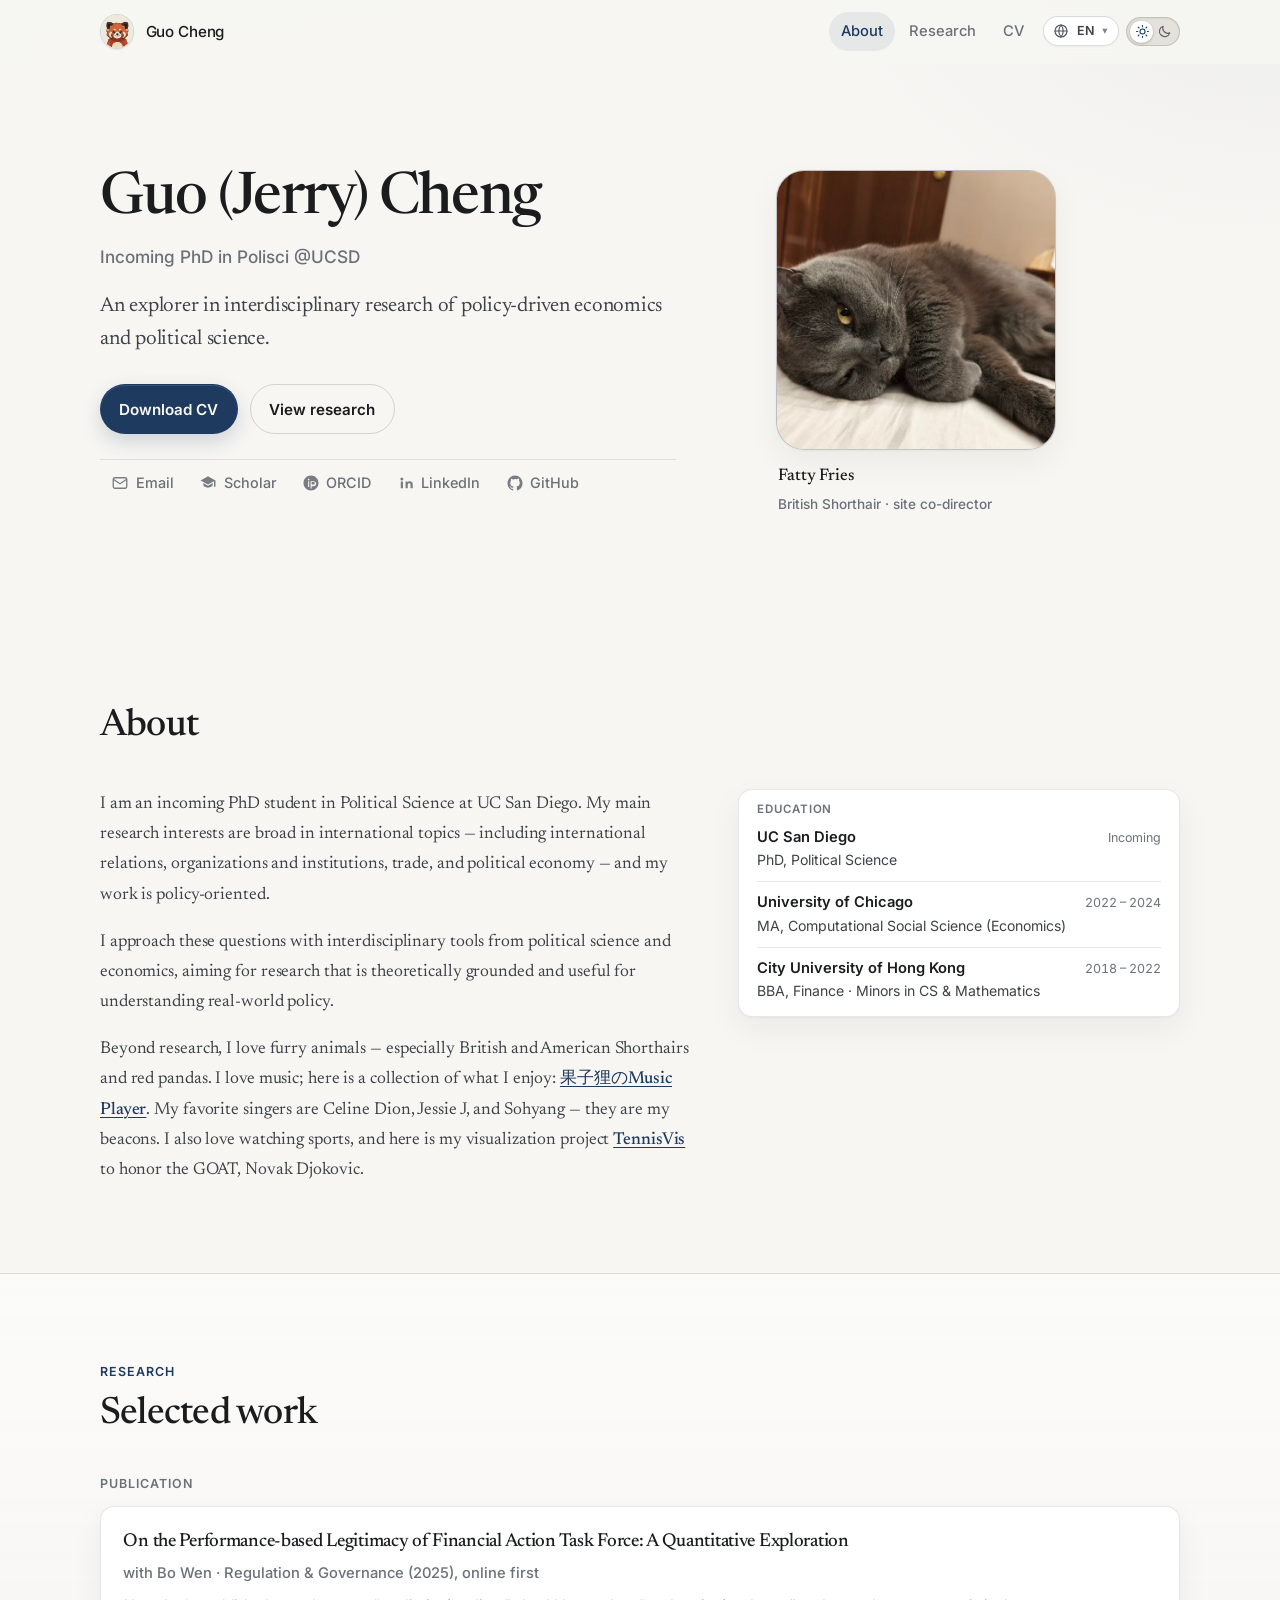
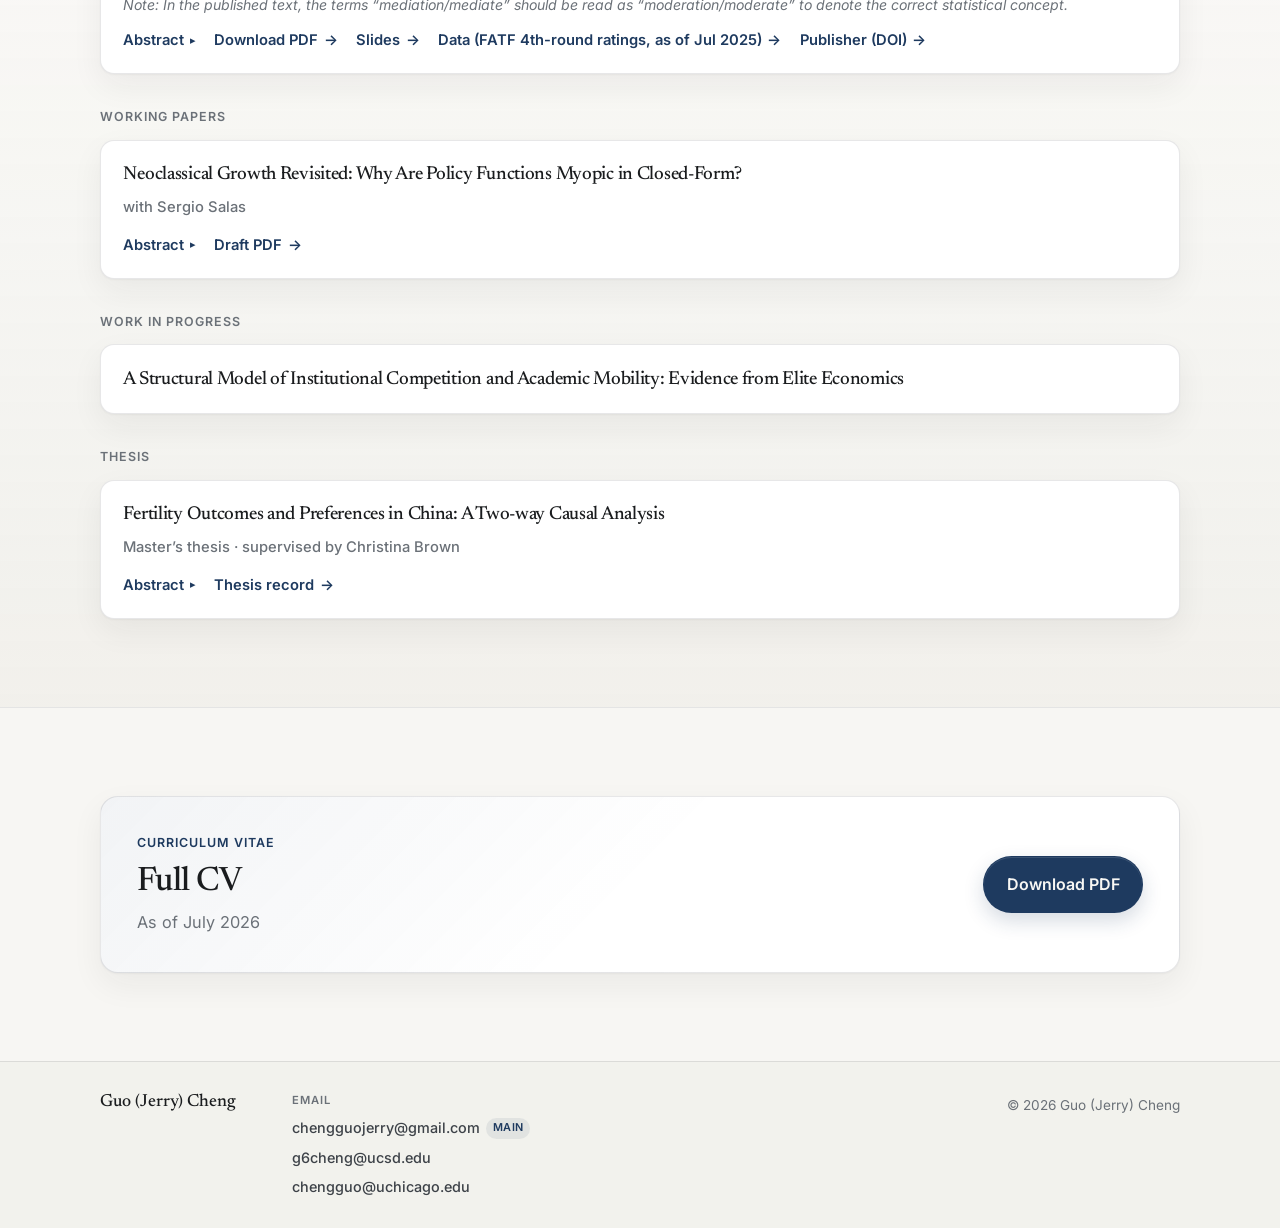
==== commit c03dcfc9: "Add offline English/Chinese i18n with refined Simplified Chinese copy. Ship a China-friendly languag" ====
--- a/index.html
+++ b/index.html
@@ -15,7 +15,7 @@
 
   <link rel="icon" href="assets/img/logo-red-panda.jpg" type="image/jpeg" />
   <meta name="color-scheme" content="light dark" />
-  <!-- Apply theme before paint to avoid flash -->
+  <!-- Apply theme + language before paint to avoid flash -->
   <script>
     (function () {
       try {
@@ -31,19 +31,26 @@
       } catch (e) {
         document.documentElement.setAttribute("data-theme", "light");
       }
+      try {
+        var lang = localStorage.getItem("lang");
+        if (lang === "zh-CN" || lang === "en") {
+          document.documentElement.setAttribute("lang", lang === "zh-CN" ? "zh-CN" : "en");
+          document.documentElement.setAttribute("data-lang", lang);
+        }
+      } catch (e2) { /* ignore */ }
     })();
   </script>
   <link rel="preconnect" href="https://fonts.googleapis.com" />
   <link rel="preconnect" href="https://fonts.gstatic.com" crossorigin />
   <link href="https://fonts.googleapis.com/css2?family=Inter:wght@400;500;600&family=Newsreader:ital,opsz,wght@0,6..72,400;0,6..72,500;0,6..72,600;1,6..72,400;1,6..72,500&display=swap" rel="stylesheet" />
-  <link rel="stylesheet" href="css/styles.css?v=20260414" />
+  <link rel="stylesheet" href="css/styles.css?v=20260415" />
 </head>
 <body>
-  <a class="skip-link" href="#main">Skip to content</a>
+  <a class="skip-link" href="#main" data-i18n="skip">Skip to content</a>
 
   <header class="site-header" id="top">
     <div class="header-inner">
-      <a class="brand" href="#top" aria-label="Guo (Jerry) Cheng — home">
+      <a class="brand" href="#top" data-i18n-aria="brand.home" aria-label="Guo (Jerry) Cheng — home">
         <img
           class="brand-mark"
           src="assets/img/logo-red-panda.jpg"
@@ -52,21 +59,56 @@
           height="36"
           decoding="async"
         />
-        <span class="brand-name">Guo Cheng</span>
+        <span class="brand-name" data-i18n="brand.name">Guo Cheng</span>
       </a>
       <div class="header-right">
-        <nav class="site-nav" aria-label="Primary">
+        <nav class="site-nav" data-i18n-aria="nav.primary" aria-label="Primary">
           <ul>
-            <li><a href="#about">About</a></li>
-            <li><a href="#research">Research</a></li>
-            <li><a href="#cv">CV</a></li>
+            <li><a href="#about" data-i18n="nav.about">About</a></li>
+            <li><a href="#research" data-i18n="nav.research">Research</a></li>
+            <li><a href="#cv" data-i18n="nav.cv">CV</a></li>
           </ul>
         </nav>
+
+        <div class="lang-switch" id="lang-switch">
+          <button
+            type="button"
+            class="lang-toggle"
+            id="lang-toggle"
+            aria-haspopup="listbox"
+            aria-expanded="false"
+            aria-controls="lang-menu"
+            data-i18n-aria="lang.label"
+            aria-label="Language"
+            title="Language"
+          >
+            <span class="lang-toggle-icon" aria-hidden="true">
+              <svg viewBox="0 0 24 24" width="16" height="16" fill="none" stroke="currentColor" stroke-width="1.7" stroke-linecap="round" stroke-linejoin="round">
+                <circle cx="12" cy="12" r="9" />
+                <path d="M3 12h18" />
+                <path d="M12 3a14 14 0 0 1 0 18" />
+                <path d="M12 3a14 14 0 0 0 0 18" />
+              </svg>
+            </span>
+            <span class="lang-current" id="lang-current">EN</span>
+            <span class="lang-caret" aria-hidden="true">▾</span>
+          </button>
+          <ul class="lang-menu" id="lang-menu" role="listbox" hidden>
+            <li role="option">
+              <button type="button" class="lang-option" data-lang="en" data-i18n="lang.en">English</button>
+            </li>
+            <li role="option">
+              <button type="button" class="lang-option" data-lang="zh-CN" data-i18n="lang.zh">简体中文</button>
+            </li>
+          </ul>
+        </div>
+
         <button
           type="button"
           class="theme-toggle"
           id="theme-toggle"
           aria-label="Switch to dark theme"
+          data-i18n-title="theme.toggle"
           title="Toggle light / dark theme"
         >
           <span class="theme-toggle-track" aria-hidden="true">
@@ -93,55 +135,55 @@
     <section class="hero" id="home" aria-labelledby="hero-name">
       <div class="container hero-grid">
         <div class="hero-copy reveal">
-          <h1 id="hero-name">Guo (Jerry) Cheng</h1>
-          <p class="hero-role">Incoming PhD in Polisci @UCSD</p>
-          <p class="hero-lede">
+          <h1 id="hero-name" data-i18n="hero.name">Guo (Jerry) Cheng</h1>
+          <p class="hero-role" data-i18n="hero.role">Incoming PhD in Polisci @UCSD</p>
+          <p class="hero-lede" data-i18n="hero.lede">
             An explorer in interdisciplinary research of policy-driven economics
             and political science.
           </p>
           <div class="hero-actions">
-            <a class="btn btn-primary" href="#cv">Download CV</a>
-            <a class="btn btn-ghost" href="#research">View research</a>
+            <a class="btn btn-primary" href="#cv" data-i18n="hero.cv">Download CV</a>
+            <a class="btn btn-ghost" href="#research" data-i18n="hero.research">View research</a>
           </div>
-          <ul class="social-list" aria-label="Profiles and contact">
+          <ul class="social-list" data-i18n-aria="social.profiles" aria-label="Profiles and contact">
             <li>
-              <a href="mailto:chengguojerry@gmail.com" title="Email">
+              <a href="mailto:chengguojerry@gmail.com" data-i18n-title="social.email" title="Email">
                 <span class="social-icon" aria-hidden="true">
                   <svg viewBox="0 0 24 24" width="18" height="18" fill="none" stroke="currentColor" stroke-width="1.75"><rect x="3" y="5" width="18" height="14" rx="2"/><path d="M3 7l9 6 9-6"/></svg>
                 </span>
-                Email
+                <span data-i18n="social.email">Email</span>
               </a>
             </li>
             <li>
-              <a href="https://scholar.google.com/citations?user=vxpHL1AAAAAJ" target="_blank" rel="noopener noreferrer" title="Google Scholar">
+              <a href="https://scholar.google.com/citations?user=vxpHL1AAAAAJ" target="_blank" rel="noopener noreferrer" data-i18n-title="social.scholar" title="Google Scholar">
                 <span class="social-icon" aria-hidden="true">
                   <svg viewBox="0 0 24 24" width="18" height="18" fill="currentColor"><path d="M12 3 2 8.5 12 14l8-4.4V17h2V8.5L12 3Zm-6.2 9.1v2.7c0 1.9 2.8 3.4 6.2 3.4s6.2-1.5 6.2-3.4v-2.7L12 15.6l-6.2-3.5Z"/></svg>
                 </span>
-                Scholar
+                <span data-i18n="social.scholar">Scholar</span>
               </a>
             </li>
             <li>
-              <a href="https://orcid.org/0009-0001-1457-7017" target="_blank" rel="noopener noreferrer" title="ORCID">
+              <a href="https://orcid.org/0009-0001-1457-7017" target="_blank" rel="noopener noreferrer" data-i18n-title="social.orcid" title="ORCID">
                 <span class="social-icon" aria-hidden="true">
                   <svg viewBox="0 0 24 24" width="18" height="18" fill="currentColor"><path d="M12 2C6.48 2 2 6.48 2 12s4.48 10 10 10 10-4.48 10-10S17.52 2 12 2Zm-3.1 4.35a1.15 1.15 0 1 1 0 2.3 1.15 1.15 0 0 1 0-2.3ZM8.2 9.5h1.4v7.7H8.2V9.5Zm3.25 0h3.85c2.15 0 3.55 1.35 3.55 3.35 0 2.05-1.5 3.4-3.7 3.4h-2.3v2.95h-1.4V9.5Zm1.4 1.25v3.25h2.15c1.3 0 2.15-.7 2.15-1.65 0-.95-.85-1.6-2.15-1.6H12.85Z"/></svg>
                 </span>
-                ORCID
+                <span data-i18n="social.orcid">ORCID</span>
               </a>
             </li>
             <li>
-              <a href="https://www.linkedin.com/in/guo-jerry-cheng" target="_blank" rel="noopener noreferrer" title="LinkedIn">
+              <a href="https://www.linkedin.com/in/guo-jerry-cheng" target="_blank" rel="noopener noreferrer" data-i18n-title="social.linkedin" title="LinkedIn">
                 <span class="social-icon" aria-hidden="true">
                   <svg viewBox="0 0 24 24" width="18" height="18" fill="currentColor"><path d="M6.5 8.5a2 2 0 1 1 0-4 2 2 0 0 1 0 4ZM5 10h3v9H5v-9Zm5.5 0H14v1.3c.5-.9 1.6-1.6 3.1-1.6 2.5 0 3.9 1.6 3.9 4.5V19h-3v-4.3c0-1.4-.5-2.3-1.7-2.3-1 0-1.5.7-1.8 1.4-.1.2-.1.5-.1.8V19h-3v-9Z"/></svg>
                 </span>
-                LinkedIn
+                <span data-i18n="social.linkedin">LinkedIn</span>
               </a>
             </li>
             <li>
-              <a href="https://github.com/JerryCG" target="_blank" rel="noopener noreferrer" title="GitHub">
+              <a href="https://github.com/JerryCG" target="_blank" rel="noopener noreferrer" data-i18n-title="social.github" title="GitHub">
                 <span class="social-icon" aria-hidden="true">
                   <svg viewBox="0 0 24 24" width="18" height="18" fill="currentColor"><path d="M12 2C6.48 2 2 6.58 2 12.26c0 4.52 2.87 8.35 6.84 9.7.5.1.68-.22.68-.48 0-.24-.01-.87-.01-1.7-2.78.62-3.37-1.37-3.37-1.37-.45-1.18-1.11-1.5-1.11-1.5-.91-.64.07-.63.07-.63 1 .07 1.53 1.06 1.53 1.06.9 1.57 2.36 1.12 2.94.86.09-.67.35-1.12.63-1.38-2.22-.26-4.56-1.14-4.56-5.07 0-1.12.39-2.03 1.03-2.75-.1-.26-.45-1.32.1-2.75 0 0 .84-.27 2.75 1.05A9.3 9.3 0 0 1 12 6.8c.85 0 1.71.12 2.51.35 1.9-1.32 2.74-1.05 2.74-1.05.55 1.43.2 2.49.1 2.75.64.72 1.03 1.63 1.03 2.75 0 3.94-2.34 4.8-4.57 5.06.36.32.68.94.68 1.9 0 1.38-.01 2.49-.01 2.83 0 .26.18.59.69.48A10.28 10.28 0 0 0 22 12.26C22 6.58 17.52 2 12 2Z"/></svg>
                 </span>
-                GitHub
+                <span data-i18n="social.github">GitHub</span>
               </a>
             </li>
           </ul>
@@ -152,6 +194,7 @@
             <img
               class="photo-img"
               src="assets/img/fatty-fries.jpg"
+              data-i18n-alt="photo.alt"
               alt="Fatty Fries, a British Shorthair cat, resting on a bed"
               width="280"
               height="280"
@@ -160,8 +203,8 @@
             />
           </div>
           <figcaption class="photo-caption">
-            <span class="photo-caption-name">Fatty Fries</span>
-            <span class="photo-caption-note">British Shorthair · site co-director</span>
+            <span class="photo-caption-name" data-i18n="photo.name">Fatty Fries</span>
+            <span class="photo-caption-note" data-i18n="photo.note">British Shorthair · site co-director</span>
           </figcaption>
         </figure>
       </div>
@@ -171,23 +214,23 @@
     <section class="section" id="about" aria-labelledby="about-title">
       <div class="container">
         <header class="section-header reveal">
-          <h2 id="about-title">About</h2>
+          <h2 id="about-title" data-i18n="about.title">About</h2>
         </header>
 
         <div class="about-grid">
           <div class="about-prose reveal">
-            <p>
+            <p data-i18n="about.p1">
               I am an incoming PhD student in Political Science at UC San Diego.
               My main research interests are broad in international topics —
               including international relations, organizations and institutions,
               trade, and political economy — and my work is policy-oriented.
             </p>
-            <p>
+            <p data-i18n="about.p2">
               I approach these questions with interdisciplinary tools from
               political science and economics, aiming for research that is
               theoretically grounded and useful for understanding real-world policy.
             </p>
-            <p>
+            <p data-i18n-html="about.p3">
               Beyond research, I love furry animals — especially British and American
               Shorthairs and red pandas. I love music; here is a collection of what I enjoy:
               <a href="https://jerrycg.github.io/music-player/" target="_blank" rel="noopener noreferrer">果子狸のMusic Player</a>.
@@ -199,28 +242,28 @@
           </div>
 
           <aside class="education reveal" aria-labelledby="edu-title">
-            <h3 id="edu-title" class="aside-title">Education</h3>
+            <h3 id="edu-title" class="aside-title" data-i18n="edu.title">Education</h3>
             <ol class="edu-list">
               <li>
                 <div class="edu-meta">
-                  <span class="edu-school">UC San Diego</span>
-                  <span class="edu-years">Incoming</span>
+                  <span class="edu-school" data-i18n="edu.ucsd.school">UC San Diego</span>
+                  <span class="edu-years" data-i18n="edu.ucsd.years">Incoming</span>
                 </div>
-                <p class="edu-degree">PhD, Political Science</p>
+                <p class="edu-degree" data-i18n="edu.ucsd.degree">PhD, Political Science</p>
               </li>
               <li>
                 <div class="edu-meta">
-                  <span class="edu-school">University of Chicago</span>
+                  <span class="edu-school" data-i18n="edu.uchicago.school">University of Chicago</span>
                   <span class="edu-years">2022 – 2024</span>
                 </div>
-                <p class="edu-degree">MA, Computational Social Science (Economics)</p>
+                <p class="edu-degree" data-i18n="edu.uchicago.degree">MA, Computational Social Science (Economics)</p>
               </li>
               <li>
                 <div class="edu-meta">
-                  <span class="edu-school">City University of Hong Kong</span>
+                  <span class="edu-school" data-i18n="edu.cityu.school">City University of Hong Kong</span>
                   <span class="edu-years">2018 – 2022</span>
                 </div>
-                <p class="edu-degree">BBA, Finance · Minors in CS &amp; Mathematics</p>
+                <p class="edu-degree" data-i18n="edu.cityu.degree">BBA, Finance · Minors in CS &amp; Mathematics</p>
               </li>
             </ol>
           </aside>
@@ -232,22 +275,21 @@
     <section class="section section-alt" id="research" aria-labelledby="research-title">
       <div class="container">
         <header class="section-header reveal">
-          <p class="section-label">Research</p>
-          <h2 id="research-title">Selected work</h2>
+          <p class="section-label" data-i18n="research.label">Research</p>
+          <h2 id="research-title" data-i18n="research.title">Selected work</h2>
         </header>
 
         <div class="research-block reveal">
-          <h3 class="research-group-title">Publication</h3>
+          <h3 class="research-group-title" data-i18n="research.publication">Publication</h3>
           <article class="paper-card">
-            <p class="paper-title">
+            <p class="paper-title" data-i18n="paper.fatf.title">
               On the Performance-based Legitimacy of Financial Action Task Force:
               A Quantitative Exploration
             </p>
-            <p class="paper-meta">
-              with Bo Wen ·
-              <em>Regulation &amp; Governance</em> (2025), online first
-            </p>
-            <p class="paper-note paper-note-correction">
+            <p class="paper-meta" data-i18n="paper.fatf.meta">
+              with Bo Wen · Regulation &amp; Governance (2025), online first
+            </p>
+            <p class="paper-note paper-note-correction" data-i18n="paper.fatf.note">
               Note: In the published text, the terms “mediation/mediate” should be read as “moderation/moderate” to denote the correct statistical concept.
             </p>
             <div class="paper-links">
@@ -257,7 +299,7 @@
                 aria-expanded="false"
                 aria-controls="abstract-fatf"
               >
-                Abstract
+                <span data-i18n="link.abstract">Abstract</span>
                 <span class="abstract-toggle-icon" aria-hidden="true">▸</span>
               </button>
               <a
@@ -266,7 +308,7 @@
                 target="_blank"
                 rel="noopener noreferrer"
               >
-                Download PDF
+                <span data-i18n="link.pdf">Download PDF</span>
                 <span aria-hidden="true">→</span>
               </a>
               <a
@@ -275,7 +317,7 @@
                 target="_blank"
                 rel="noopener noreferrer"
               >
-                Slides
+                <span data-i18n="link.slides">Slides</span>
                 <span aria-hidden="true">→</span>
               </a>
               <a
@@ -284,7 +326,7 @@
                 target="_blank"
                 rel="noopener noreferrer"
               >
-                Data (FATF 4th-round ratings, as of Jul 2025)
+                <span data-i18n="link.data">Data (FATF 4th-round ratings, as of Jul 2025)</span>
                 <span aria-hidden="true">→</span>
               </a>
               <a
@@ -293,13 +335,13 @@
                 target="_blank"
                 rel="noopener noreferrer"
               >
-                Publisher (DOI)
+                <span data-i18n="link.doi">Publisher (DOI)</span>
                 <span aria-hidden="true">→</span>
               </a>
             </div>
             <div class="abstract-panel" id="abstract-fatf" role="region" aria-hidden="true">
               <div class="abstract-panel-inner">
-                <p class="abstract-body">
+                <p class="abstract-body" data-i18n="paper.fatf.abstract">
                   How legitimate is Financial Action Task Force (FATF)? We address this question with cross-country evidence spanning performance-wise aspects—standards, evaluation, strategy. FATF’s legitimacy needs strengthening. Standards-wise, compliance to FATF’s Recommendations generally contributes to both FATF’s and external effectiveness proxies, yet the latter has much weaker evidence. Granularly, FATF’s Recommendations pose challenges for good-faith developing states, since capacity constraints hinder compliance and effectiveness conversion. Evaluation-wise, the effectiveness appraisal may be biased due to heavy reliance on compliance ratings, evidenced by weak correlations with external corruption control and financial transparency indicators. Strategy-wise, though enhanced follow-up boosts persistent compliance, the dominantly punitive strategy system is detrimental to good-faith yet low-capacity states. Theoretically, we build an extended framework on Mitchell’s theory by deepening the analysis of effectiveness and justifying its applicability to non-binding institutions. We also enrich the dialogue on the legitimacy of international organizations by presenting a quantitative, objective approach using official data.
                 </p>
               </div>
@@ -308,13 +350,13 @@
         </div>
 
         <div class="research-block reveal">
-          <h3 class="research-group-title">Working papers</h3>
+          <h3 class="research-group-title" data-i18n="research.working">Working papers</h3>
           <ul class="wip-list">
             <li class="paper-card">
-              <p class="paper-title">
+              <p class="paper-title" data-i18n="paper.ngm.title">
                 Neoclassical Growth Revisited: Why Are Policy Functions Myopic in Closed-Form?
               </p>
-              <p class="paper-meta">with Sergio Salas</p>
+              <p class="paper-meta" data-i18n="paper.ngm.meta">with Sergio Salas</p>
               <div class="paper-links">
                 <button
                   type="button"
@@ -322,7 +364,7 @@
                   aria-expanded="false"
                   aria-controls="abstract-ngm"
                 >
-                  Abstract
+                  <span data-i18n="link.abstract">Abstract</span>
                   <span class="abstract-toggle-icon" aria-hidden="true">▸</span>
                 </button>
                 <a
@@ -331,13 +373,13 @@
                   target="_blank"
                   rel="noopener noreferrer"
                 >
-                  Draft PDF
+                  <span data-i18n="link.draft">Draft PDF</span>
                   <span aria-hidden="true">→</span>
                 </a>
               </div>
               <div class="abstract-panel" id="abstract-ngm" role="region" aria-hidden="true">
                 <div class="abstract-panel-inner">
-                  <p class="abstract-body">
+                  <p class="abstract-body" data-i18n="paper.ngm.abstract">
                     In learning macroeconomic dynamics, it is common to start with a version of the Neoclassical Growth Model (NGM) that admits closed-form solutions. This involves analyzing a special case with: i) log utility, ii) a Cobb–Douglas production function, and iii) full depreciation. While the existence of a closed-form solution under these assumptions has long been established, the implications for households and the role of their forward-looking behavior in deriving the results are seldom explained. This is particularly relevant in connection to the “news” literature, because unlike in a purely Markovian recursive structure, news about future changes in the economic environment—e.g., changes in productivity—generally produce current effects. However, under the special case of the NGM that admits closed-form solutions, news about future changes has no current effects. To understand why this result holds, we present the market approach to solving the problem, where it is revealed exactly what economic forces underlie the fact that agents do not react to news about future changes in wages and interest rates.
                   </p>
                 </div>
@@ -347,10 +389,10 @@
         </div>
 
         <div class="research-block reveal">
-          <h3 class="research-group-title">Work in progress</h3>
+          <h3 class="research-group-title" data-i18n="research.wip">Work in progress</h3>
           <ul class="wip-list">
             <li class="paper-card">
-              <p class="paper-title">
+              <p class="paper-title" data-i18n="paper.wip.title">
                 A Structural Model of Institutional Competition and Academic Mobility: Evidence from Elite Economics
               </p>
             </li>
@@ -358,13 +400,13 @@
         </div>
 
         <div class="research-block reveal">
-          <h3 class="research-group-title">Thesis</h3>
+          <h3 class="research-group-title" data-i18n="research.thesis">Thesis</h3>
           <ul class="wip-list">
             <li class="paper-card">
-              <p class="paper-title">
+              <p class="paper-title" data-i18n="paper.thesis.title">
                 Fertility Outcomes and Preferences in China: A Two-way Causal Analysis
               </p>
-              <p class="paper-meta">Master’s thesis · supervised by Christina Brown</p>
+              <p class="paper-meta" data-i18n="paper.thesis.meta">Master’s thesis · supervised by Christina Brown</p>
               <div class="paper-links">
                 <button
                   type="button"
@@ -372,7 +414,7 @@
                   aria-expanded="false"
                   aria-controls="abstract-thesis"
                 >
-                  Abstract
+                  <span data-i18n="link.abstract">Abstract</span>
                   <span class="abstract-toggle-icon" aria-hidden="true">▸</span>
                 </button>
                 <a
@@ -381,13 +423,13 @@
                   target="_blank"
                   rel="noopener noreferrer"
                 >
-                  Thesis record
+                  <span data-i18n="link.thesis">Thesis record</span>
                   <span aria-hidden="true">→</span>
                 </a>
               </div>
               <div class="abstract-panel" id="abstract-thesis" role="region" aria-hidden="true">
                 <div class="abstract-panel-inner">
-                  <p class="abstract-body">
+                  <p class="abstract-body" data-i18n="paper.thesis.abstract">
                     This study explores the bidirectional causality between fertility preferences and outcomes in China, using the latest two waves of the Chinese General Social Survey (CGSS 2018 and 2021). The findings highlight significant implications for two contrasting phenomena observed in the data: 1) A progressive shift from son preference to daughter preference overall across cohorts; 2) A persistent gender discrepancy between fertility outcomes and preferences — actual fertility outcomes are more skewed towards boys than ideal fertility preferences suggest. The shift towards the daughter preference can be attributed to the “girl-updating” mechanism: having girls on average reduces the gender gap in preferences by approximately 0.5 children, while the effects of having boys are less consistent. On the other hand, the gender discrepancy between fertility outcomes and preferences can be explained by two behavioral patterns: 18% of the discrepancy comes from people with a son preference taking more aggressive measures to ensure male offspring, whereas 82% is attributed to the “implicit son preference” among people with a balance preference, who opt for a boy when limited to only one child. Moreover, a dynamic Difference-in-Differences study suggests that during the early stage of birth control policies, urban residents with a balance preference suffer from increasingly stricter constraints of having only one child than their rural counterparts, exacerbating the skewed sex ratio.
                   </p>
                 </div>
@@ -403,12 +445,12 @@
       <div class="container">
         <div class="cv-panel reveal">
           <div class="cv-copy">
-            <p class="section-label">Curriculum Vitae</p>
-            <h2 id="cv-title">Full CV</h2>
-            <p class="cv-lede">As of July 2026</p>
+            <p class="section-label" data-i18n="cv.label">Curriculum Vitae</p>
+            <h2 id="cv-title" data-i18n="cv.title">Full CV</h2>
+            <p class="cv-lede" data-i18n="cv.date">As of July 2026</p>
           </div>
           <a class="btn btn-primary btn-lg" href="doc/CV_Guo_Jerry_Cheng_20260729.pdf" target="_blank" rel="noopener noreferrer">
-            Download PDF
+            <span data-i18n="cv.download">Download PDF</span>
           </a>
         </div>
       </div>
@@ -418,15 +460,15 @@
   <footer class="site-footer">
     <div class="container footer-inner">
       <div class="footer-brand">
-        <p class="footer-name">Guo (Jerry) Cheng</p>
+        <p class="footer-name" data-i18n="footer.name">Guo (Jerry) Cheng</p>
       </div>
 
       <div class="footer-block">
-        <p class="footer-label">Email</p>
+        <p class="footer-label" data-i18n="footer.email">Email</p>
         <ul class="footer-emails">
           <li>
             <a href="mailto:chengguojerry@gmail.com">chengguojerry@gmail.com</a>
-            <span class="footer-tag">main</span>
+            <span class="footer-tag" data-i18n="footer.main">main</span>
           </li>
           <li>
             <a href="mailto:g6cheng@ucsd.edu">g6cheng@ucsd.edu</a>
@@ -437,10 +479,12 @@
         </ul>
       </div>
 
-      <p class="footer-copy">© <span id="year"></span> Guo (Jerry) Cheng</p>
+      <p class="footer-copy" data-i18n="footer.copy" id="footer-copy">© <span id="year"></span> Guo (Jerry) Cheng</p>
     </div>
   </footer>
 
-  <script src="js/main.js?v=20260401"></script>
+  <!-- Offline i18n first (China-friendly, no external translation APIs), then interactions -->
+  <script src="js/i18n.js?v=20260416"></script>
+  <script src="js/main.js?v=20260415"></script>
 </body>
 </html>
--- a/css/styles.css
+++ b/css/styles.css
@@ -227,7 +227,7 @@
 .header-right {
   display: flex;
   align-items: center;
-  gap: 0.55rem;
+  gap: 0.45rem;
 }
 
 .brand {
@@ -286,6 +286,129 @@
 .site-nav a.is-active {
   color: var(--accent);
   background: var(--accent-soft);
+}
+
+/* Language switcher */
+.lang-switch {
+  position: relative;
+  flex-shrink: 0;
+}
+
+.lang-toggle {
+  appearance: none;
+  -webkit-appearance: none;
+  display: inline-flex;
+  align-items: center;
+  gap: 0.35rem;
+  height: 1.85rem;
+  padding: 0 0.65rem 0 0.55rem;
+  border-radius: 999px;
+  border: 1px solid var(--line-strong);
+  background: var(--bg-elevated);
+  color: var(--ink-soft);
+  font-family: var(--font-sans);
+  font-size: 0.78rem;
+  font-weight: 600;
+  letter-spacing: 0.02em;
+  cursor: pointer;
+  box-shadow: 0 1px 2px rgba(0, 0, 0, 0.04);
+  transition:
+    border-color var(--dur) var(--ease),
+    color var(--dur) var(--ease),
+    background var(--dur) var(--ease),
+    box-shadow var(--dur) var(--ease);
+}
+
+.lang-toggle:hover {
+  border-color: var(--accent-ring);
+  color: var(--ink);
+}
+
+.lang-toggle:focus-visible {
+  outline: 2px solid var(--accent);
+  outline-offset: 3px;
+}
+
+.lang-switch.is-open .lang-toggle {
+  border-color: var(--accent-ring);
+  color: var(--accent);
+  box-shadow: 0 0 0 3px var(--accent-soft);
+}
+
+.lang-toggle-icon {
+  display: grid;
+  place-items: center;
+  opacity: 0.9;
+}
+
+.lang-current {
+  min-width: 1.4rem;
+  text-align: center;
+  font-variant-numeric: tabular-nums;
+}
+
+.lang-caret {
+  font-size: 0.65rem;
+  opacity: 0.65;
+  line-height: 1;
+  transition: transform 200ms var(--ease);
+}
+
+.lang-switch.is-open .lang-caret {
+  transform: rotate(180deg);
+}
+
+.lang-menu {
+  position: absolute;
+  top: calc(100% + 0.45rem);
+  right: 0;
+  z-index: 60;
+  min-width: 8.5rem;
+  margin: 0;
+  padding: 0.35rem;
+  list-style: none;
+  border-radius: 12px;
+  border: 1px solid var(--line);
+  background: var(--bg-elevated);
+  box-shadow: var(--shadow-soft);
+}
+
+.lang-menu[hidden] {
+  display: none;
+}
+
+.lang-option {
+  appearance: none;
+  -webkit-appearance: none;
+  width: 100%;
+  display: block;
+  text-align: left;
+  border: none;
+  background: transparent;
+  color: var(--ink-soft);
+  font-family: var(--font-sans);
+  font-size: 0.88rem;
+  font-weight: 500;
+  padding: 0.5rem 0.65rem;
+  border-radius: 8px;
+  cursor: pointer;
+  transition: background var(--dur) var(--ease), color var(--dur) var(--ease);
+}
+
+.lang-option:hover {
+  background: var(--accent-soft);
+  color: var(--ink);
+}
+
+.lang-option.is-active {
+  color: var(--accent);
+  background: var(--accent-soft);
+  font-weight: 600;
+}
+
+.lang-option:focus-visible {
+  outline: 2px solid var(--accent);
+  outline-offset: 1px;
 }
 
 /* Theme toggle */
@@ -1108,6 +1231,60 @@
   }
 }
 
+/* Chinese UI: system fonts that work offline in mainland China
+   (no Google Fonts dependency for CJK glyphs) */
+html[data-lang="zh-CN"] body,
+html[lang="zh-CN"] body {
+  font-family:
+    "PingFang SC",
+    "Hiragino Sans GB",
+    "Microsoft YaHei UI",
+    "Microsoft YaHei",
+    "Noto Sans SC",
+    "Source Han Sans SC",
+    system-ui,
+    sans-serif;
+}
+
+html[data-lang="zh-CN"] h1,
+html[data-lang="zh-CN"] h2,
+html[data-lang="zh-CN"] h3,
+html[data-lang="zh-CN"] .hero-lede,
+html[data-lang="zh-CN"] .about-prose,
+html[data-lang="zh-CN"] .abstract-body,
+html[data-lang="zh-CN"] .paper-title,
+html[data-lang="zh-CN"] .footer-name,
+html[data-lang="zh-CN"] .photo-caption-name,
+html[lang="zh-CN"] h1,
+html[lang="zh-CN"] h2,
+html[lang="zh-CN"] h3,
+html[lang="zh-CN"] .hero-lede,
+html[lang="zh-CN"] .about-prose,
+html[lang="zh-CN"] .abstract-body,
+html[lang="zh-CN"] .paper-title,
+html[lang="zh-CN"] .footer-name,
+html[lang="zh-CN"] .photo-caption-name {
+  font-family:
+    "Songti SC",
+    "STSong",
+    "SimSun",
+    "Noto Serif SC",
+    "Source Han Serif SC",
+    Georgia,
+    serif;
+  letter-spacing: 0.01em;
+}
+
+html[data-lang="zh-CN"] .about-prose,
+html[lang="zh-CN"] .about-prose {
+  line-height: 1.85;
+}
+
+html[data-lang="zh-CN"] .abstract-body,
+html[lang="zh-CN"] .abstract-body {
+  line-height: 1.8;
+}
+
 /* Reduced motion */
 @media (prefers-reduced-motion: reduce) {
   html {
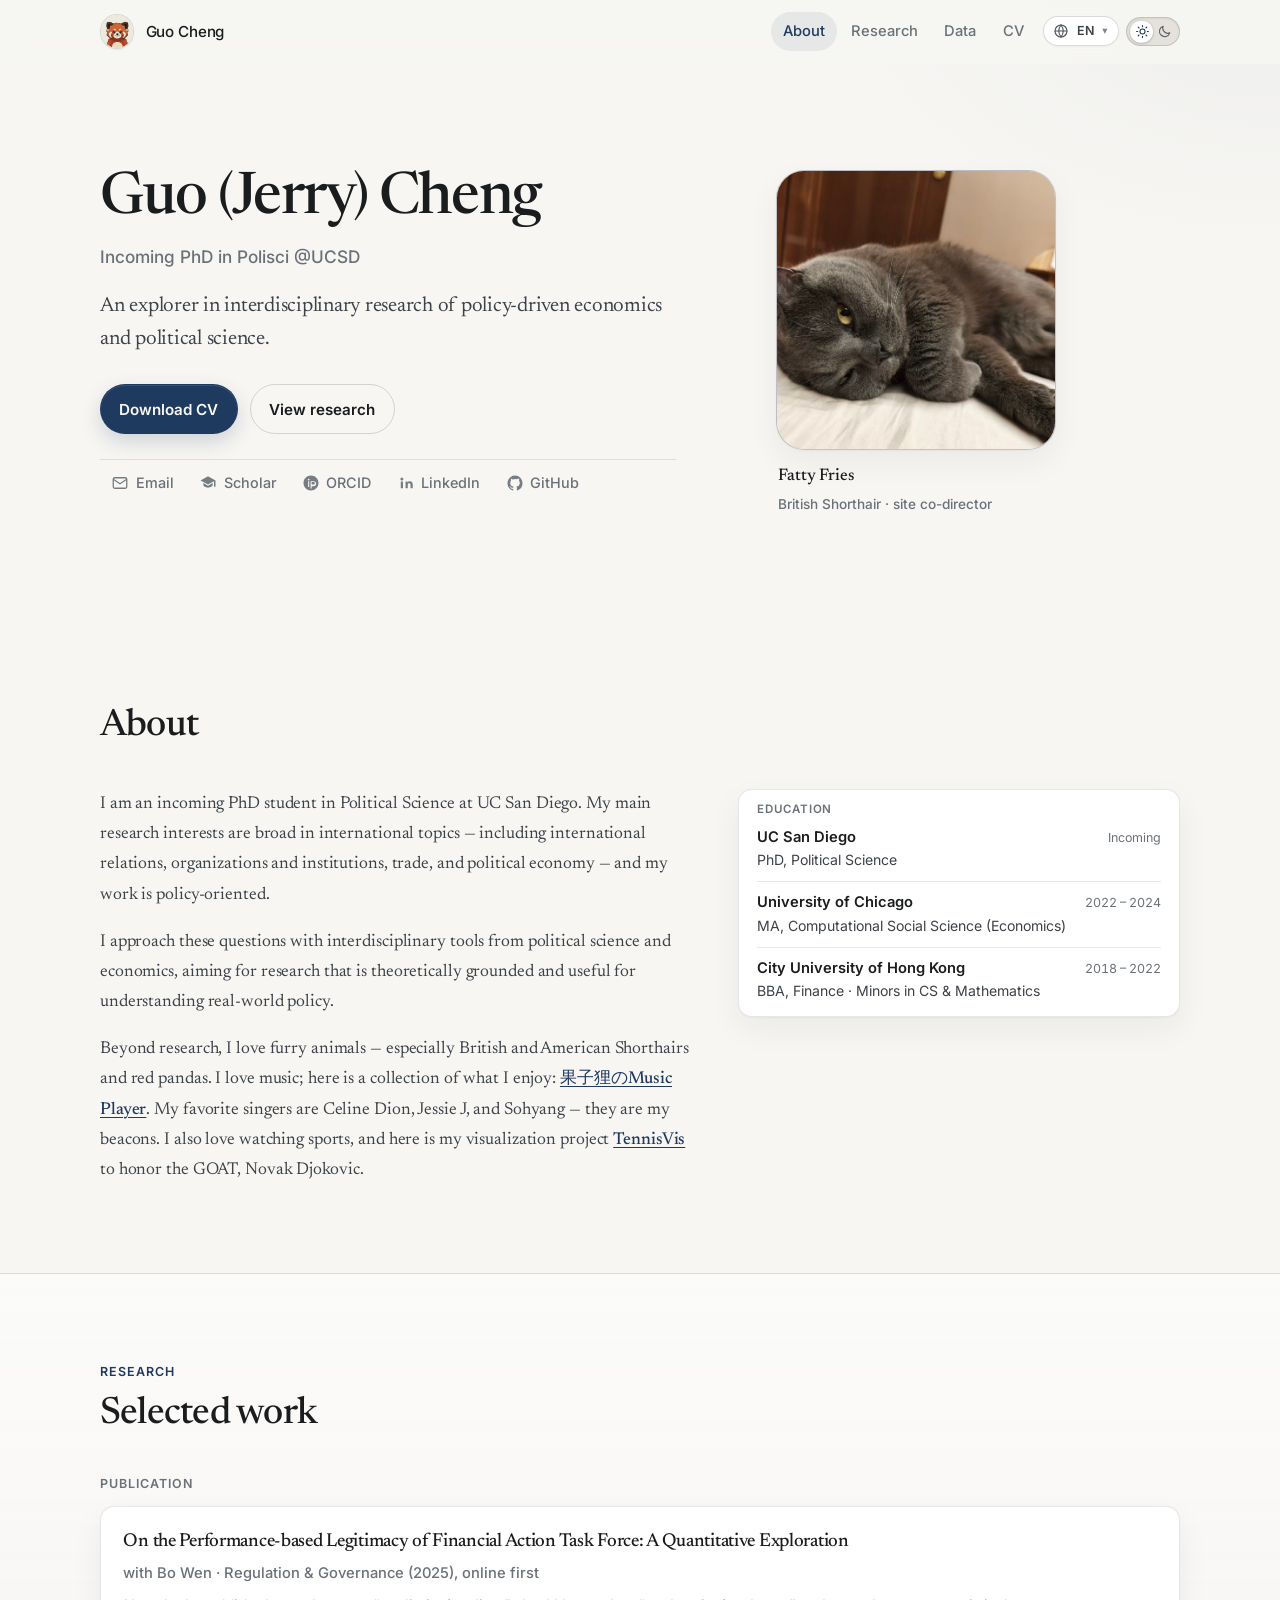
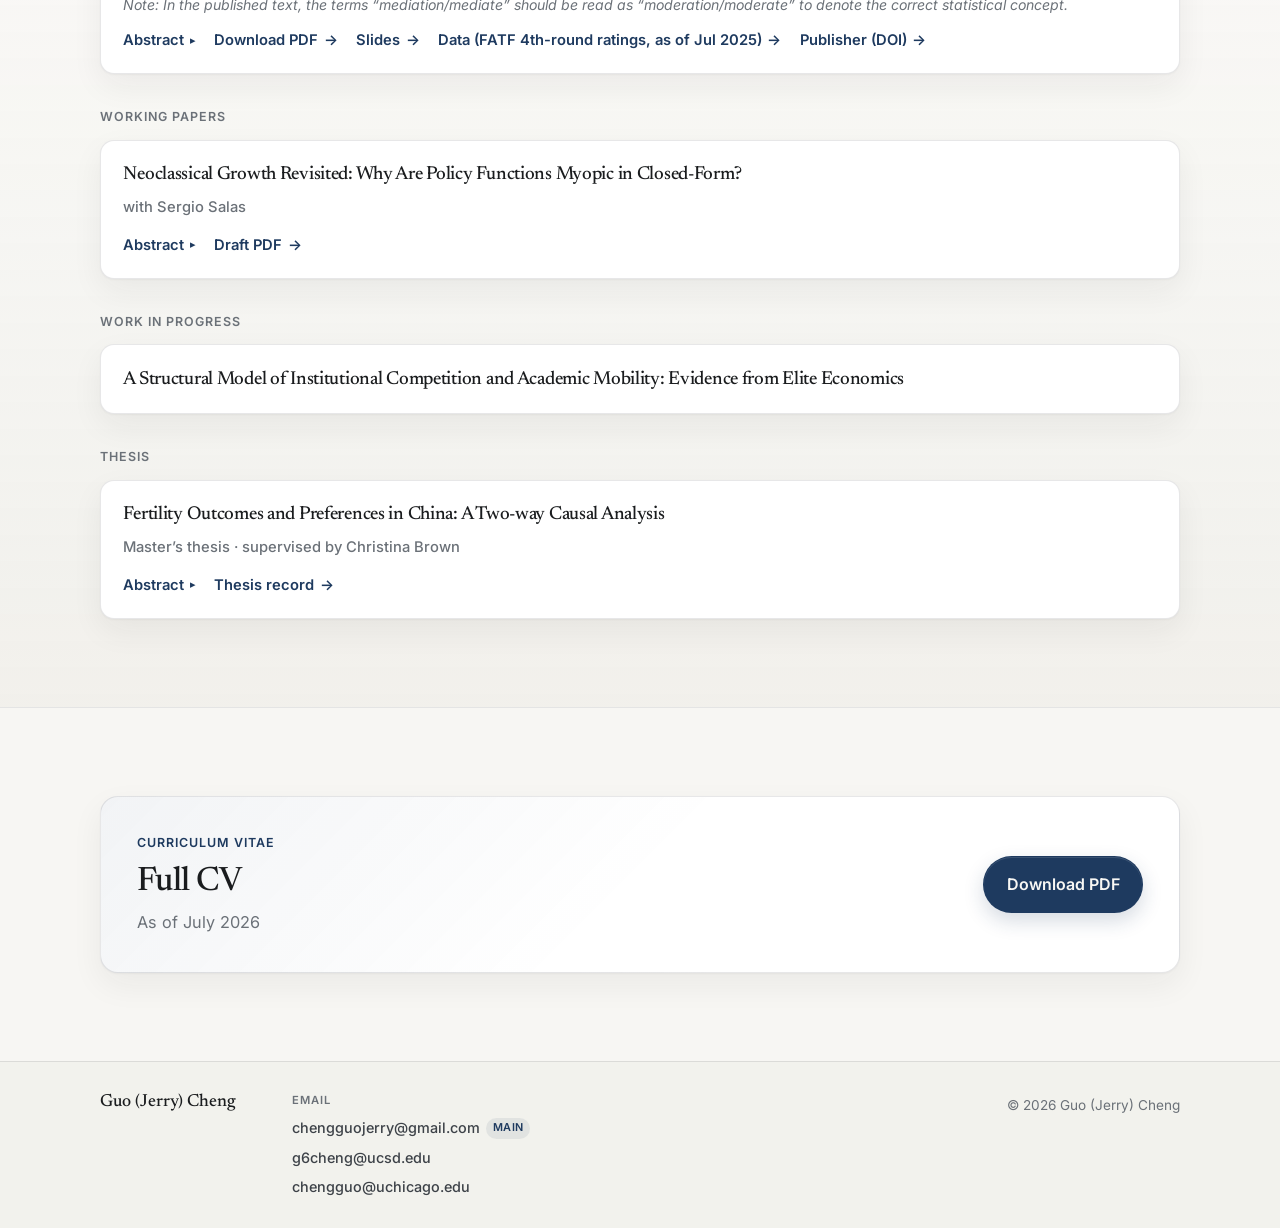
==== commit 2438d46c: "Add a dedicated Data page for themed datasets. Move the catalog off the home page, keep bilingual la" ====
--- a/index.html
+++ b/index.html
@@ -43,14 +43,14 @@
   <link rel="preconnect" href="https://fonts.googleapis.com" />
   <link rel="preconnect" href="https://fonts.gstatic.com" crossorigin />
   <link href="https://fonts.googleapis.com/css2?family=Inter:wght@400;500;600&family=Newsreader:ital,opsz,wght@0,6..72,400;0,6..72,500;0,6..72,600;1,6..72,400;1,6..72,500&display=swap" rel="stylesheet" />
-  <link rel="stylesheet" href="css/styles.css?v=20260415" />
+  <link rel="stylesheet" href="css/styles.css?v=20260418" />
 </head>
 <body>
   <a class="skip-link" href="#main" data-i18n="skip">Skip to content</a>
 
   <header class="site-header" id="top">
     <div class="header-inner">
-      <a class="brand" href="#top" data-i18n-aria="brand.home" aria-label="Guo (Jerry) Cheng — home">
+      <a class="brand" href="index.html" data-i18n-aria="brand.home" aria-label="Guo (Jerry) Cheng — home">
         <img
           class="brand-mark"
           src="assets/img/logo-red-panda.jpg"
@@ -66,6 +66,7 @@
           <ul>
             <li><a href="#about" data-i18n="nav.about">About</a></li>
             <li><a href="#research" data-i18n="nav.research">Research</a></li>
+            <li><a href="data.html" data-i18n="nav.data">Data</a></li>
             <li><a href="#cv" data-i18n="nav.cv">CV</a></li>
           </ul>
         </nav>
@@ -484,7 +485,7 @@
   </footer>
 
   <!-- Offline i18n first (China-friendly, no external translation APIs), then interactions -->
-  <script src="js/i18n.js?v=20260416"></script>
-  <script src="js/main.js?v=20260415"></script>
+  <script src="js/i18n.js?v=20260418"></script>
+  <script src="js/main.js?v=20260418"></script>
 </body>
 </html>
--- a/css/styles.css
+++ b/css/styles.css
@@ -1026,6 +1026,92 @@
   .abstract-toggle-icon {
     transition: none;
   }
+}
+
+/* Data page */
+.page-title {
+  font-size: clamp(2rem, 4vw, 2.6rem);
+  margin: 0;
+}
+
+.page-hero {
+  padding-top: clamp(2rem, 5vw, 3.25rem);
+}
+
+/* Data catalog */
+.data-list {
+  display: grid;
+  gap: 0.9rem;
+}
+
+.data-card {
+  background: var(--bg-elevated);
+  border: 1px solid var(--line);
+  border-radius: var(--radius);
+  padding: 1.25rem 1.35rem 1.2rem;
+  box-shadow: var(--shadow-soft);
+  transition: border-color var(--dur) var(--ease);
+}
+
+.data-card:hover {
+  border-color: var(--card-hover-border);
+}
+
+.data-card-top {
+  display: flex;
+  flex-wrap: wrap;
+  align-items: baseline;
+  justify-content: space-between;
+  gap: 0.5rem 0.85rem;
+  margin-bottom: 0.4rem;
+}
+
+.data-card-title {
+  margin: 0;
+  font-family: var(--font-serif);
+  font-size: 1.12rem;
+  font-weight: 500;
+  color: var(--ink);
+  letter-spacing: -0.015em;
+  line-height: 1.35;
+}
+
+.data-badge {
+  flex-shrink: 0;
+  font-size: 0.68rem;
+  font-weight: 600;
+  letter-spacing: 0.05em;
+  text-transform: uppercase;
+  color: var(--muted);
+  background: var(--bg-soft);
+  border: 1px solid var(--line);
+  padding: 0.18rem 0.5rem;
+  border-radius: 999px;
+}
+
+.data-badge-own {
+  color: var(--accent);
+  background: var(--accent-soft);
+  border-color: transparent;
+}
+
+.data-card-desc {
+  margin: 0;
+  color: var(--ink-soft);
+  font-size: 0.94rem;
+  line-height: 1.55;
+}
+
+html[data-lang="zh-CN"] .data-card-title,
+html[lang="zh-CN"] .data-card-title {
+  font-family:
+    "Songti SC",
+    "STSong",
+    "SimSun",
+    "Noto Serif SC",
+    "Source Han Serif SC",
+    Georgia,
+    serif;
 }
 
 /* CV panel */
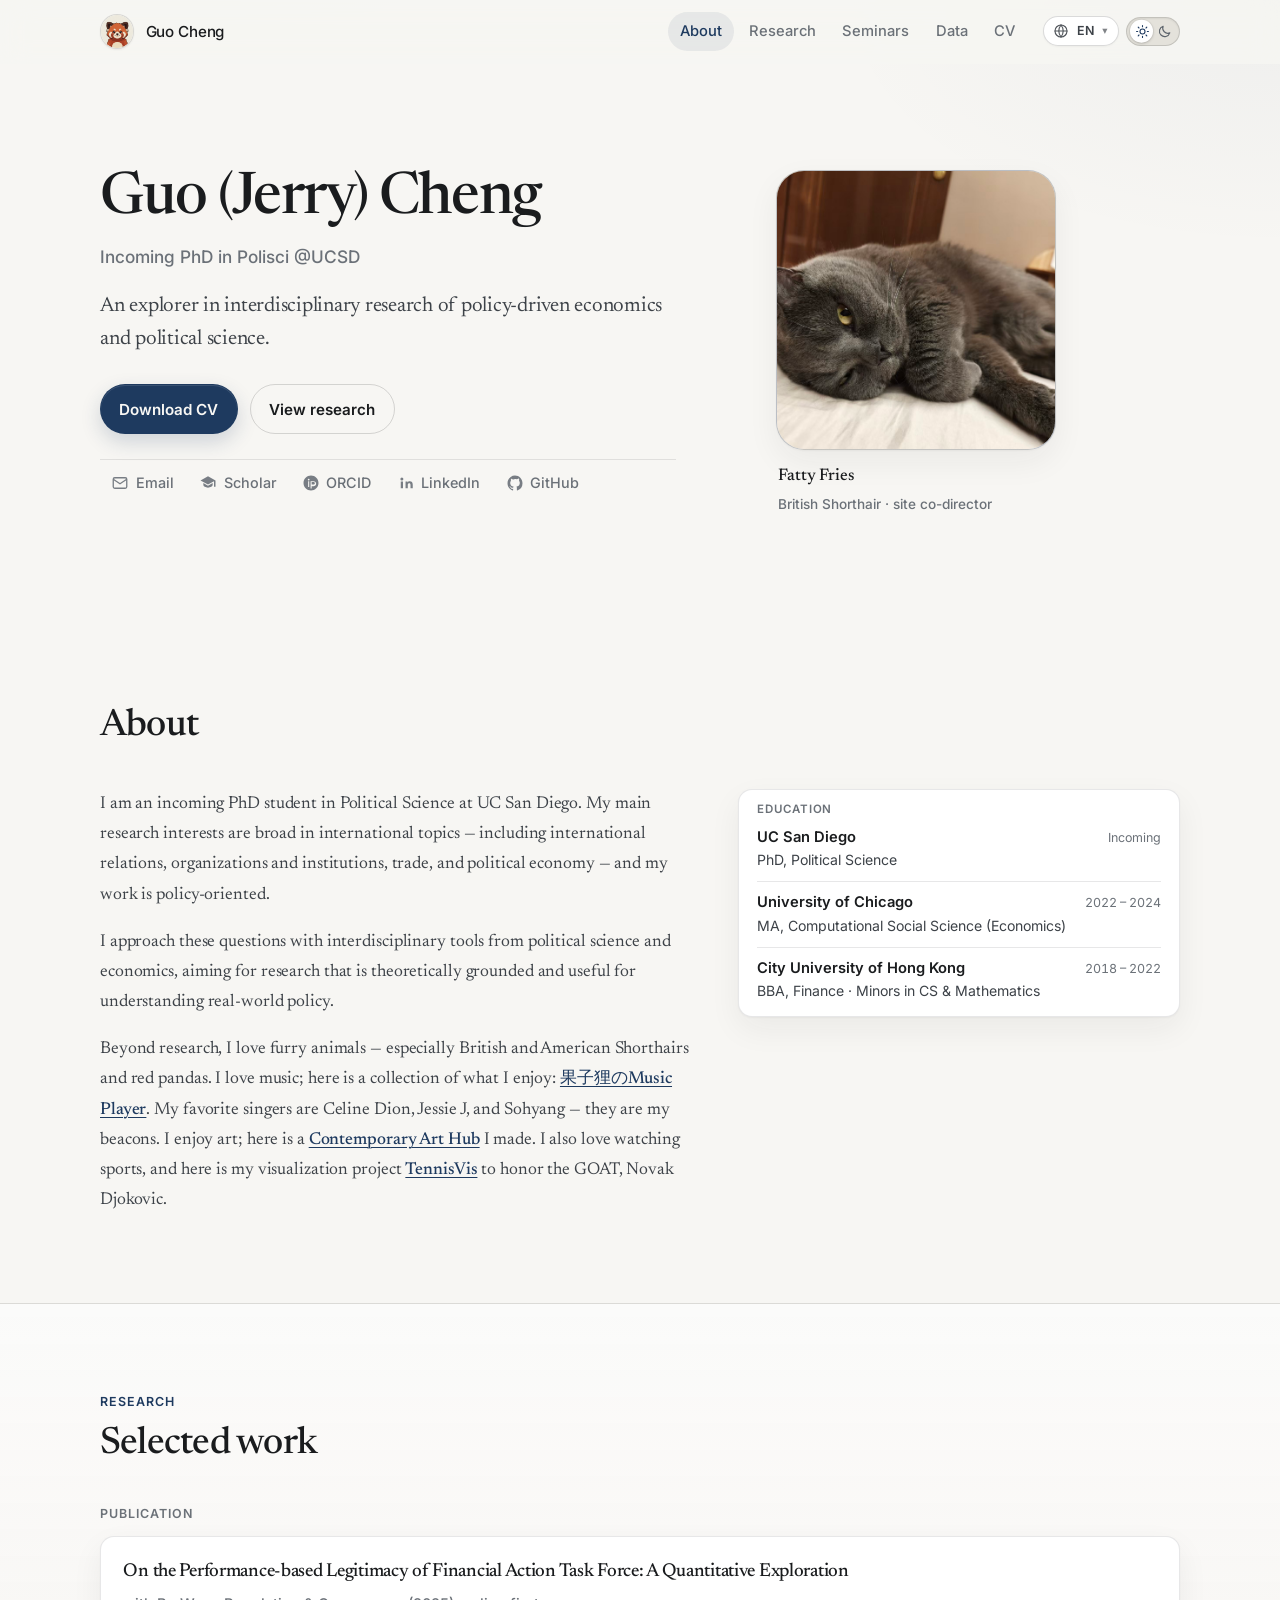
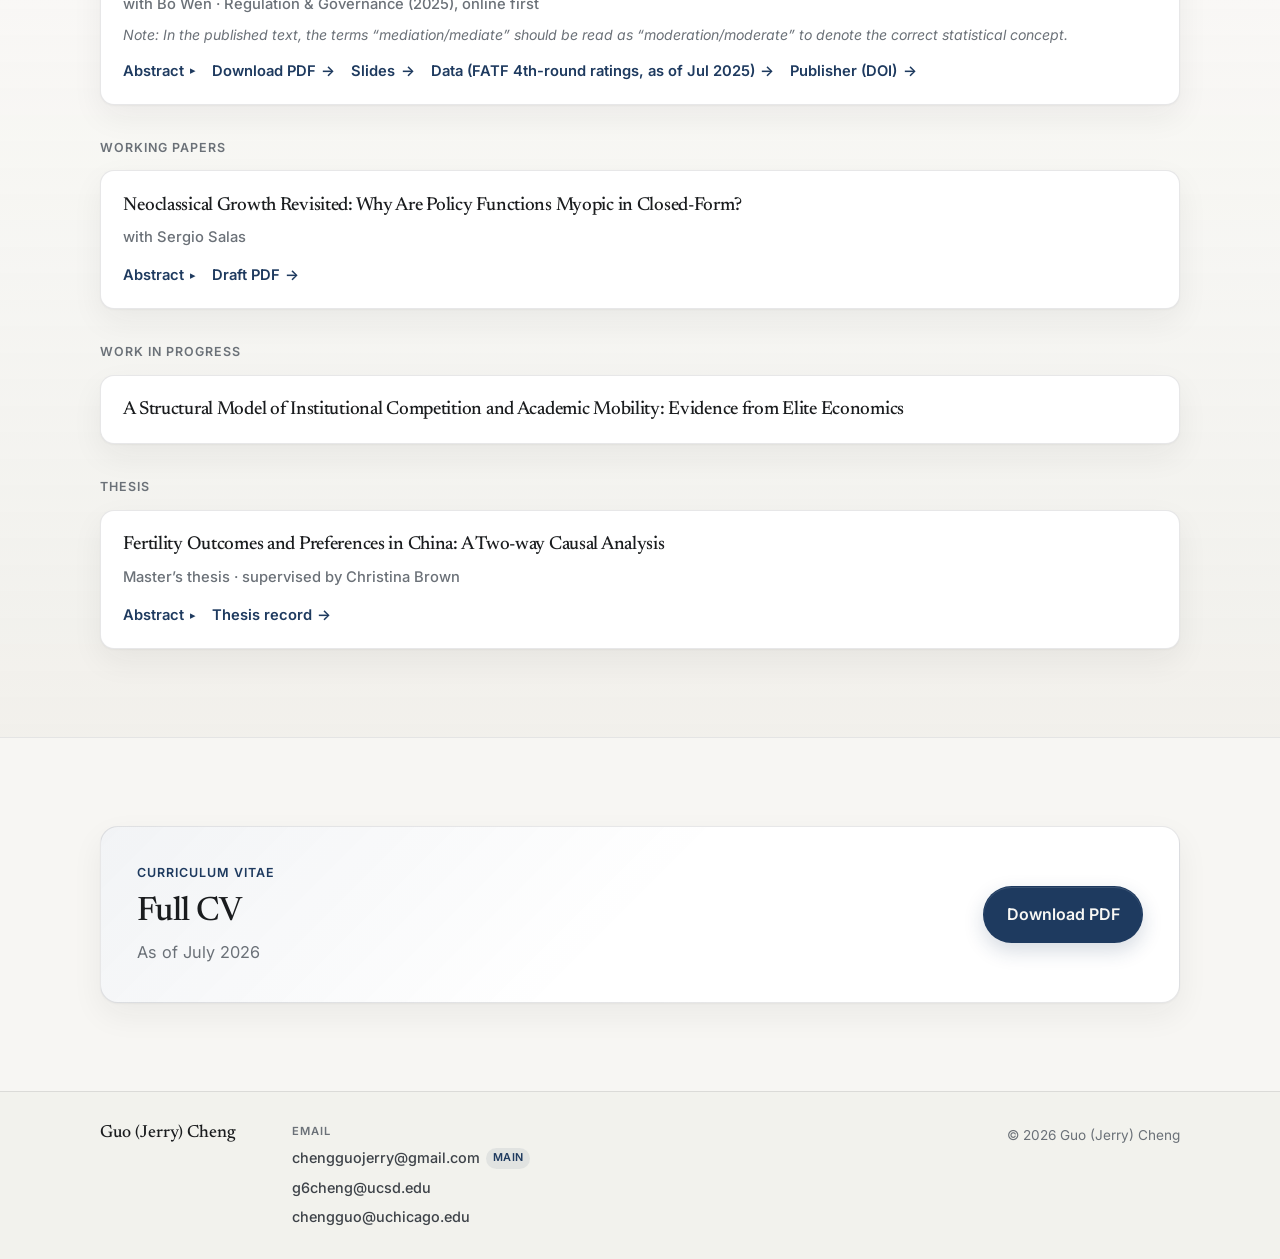
==== commit 356db2ee: "Add a Seminars page with talks through October 30 and day-before reminders. The page lists date, tim" ====
--- a/index.html
+++ b/index.html
@@ -2,7 +2,7 @@
 <html lang="en">
 <head>
   <meta charset="UTF-8" />
-  <meta name="viewport" content="width=device-width, initial-scale=1" />
+  <meta name="viewport" content="width=device-width, initial-scale=1, viewport-fit=cover" />
   <title>Guo (Jerry) Cheng</title>
   <meta name="description" content="Guo (Jerry) Cheng — Incoming PhD in Political Science at UC San Diego. Interdisciplinary research in policy-driven economics and political science." />
   <meta name="author" content="Guo (Jerry) Cheng" />
@@ -43,7 +43,7 @@
   <link rel="preconnect" href="https://fonts.googleapis.com" />
   <link rel="preconnect" href="https://fonts.gstatic.com" crossorigin />
   <link href="https://fonts.googleapis.com/css2?family=Inter:wght@400;500;600&family=Newsreader:ital,opsz,wght@0,6..72,400;0,6..72,500;0,6..72,600;1,6..72,400;1,6..72,500&display=swap" rel="stylesheet" />
-  <link rel="stylesheet" href="css/styles.css?v=20260418" />
+  <link rel="stylesheet" href="css/styles.css?v=20261004" />
 </head>
 <body>
   <a class="skip-link" href="#main" data-i18n="skip">Skip to content</a>
@@ -61,16 +61,17 @@
         />
         <span class="brand-name" data-i18n="brand.name">Guo Cheng</span>
       </a>
-      <div class="header-right">
-        <nav class="site-nav" data-i18n-aria="nav.primary" aria-label="Primary">
-          <ul>
-            <li><a href="#about" data-i18n="nav.about">About</a></li>
-            <li><a href="#research" data-i18n="nav.research">Research</a></li>
-            <li><a href="data.html" data-i18n="nav.data">Data</a></li>
-            <li><a href="#cv" data-i18n="nav.cv">CV</a></li>
-          </ul>
-        </nav>
-
+      <nav class="site-nav" data-i18n-aria="nav.primary" aria-label="Primary">
+        <ul>
+          <li><a href="#about" data-i18n="nav.about">About</a></li>
+          <li><a href="#research" data-i18n="nav.research">Research</a></li>
+          <li><a href="seminars.html" data-i18n="nav.seminars">Seminars</a></li>
+          <li><a href="data.html" data-i18n="nav.data">Data</a></li>
+          <li><a href="#cv" data-i18n="nav.cv">CV</a></li>
+        </ul>
+      </nav>
+
+      <div class="header-tools">
         <div class="lang-switch" id="lang-switch">
           <button
             type="button"
@@ -236,6 +237,9 @@
               Shorthairs and red pandas. I love music; here is a collection of what I enjoy:
               <a href="https://jerrycg.github.io/music-player/" target="_blank" rel="noopener noreferrer">果子狸のMusic Player</a>.
               My favorite singers are Celine Dion, Jessie J, and Sohyang — they are my beacons.
+              I enjoy art; here is a
+              <a href="https://jerrycg.github.io/contemporary-art-hub/" target="_blank" rel="noopener noreferrer">Contemporary Art Hub</a>
+              I made.
               I also love watching sports, and here is my visualization project
               <a href="https://tennis-vis.onrender.com/" target="_blank" rel="noopener noreferrer">TennisVis</a>
               to honor the GOAT, Novak Djokovic.
@@ -485,7 +489,7 @@
   </footer>
 
   <!-- Offline i18n first (China-friendly, no external translation APIs), then interactions -->
-  <script src="js/i18n.js?v=20260418"></script>
-  <script src="js/main.js?v=20260418"></script>
+  <script src="js/i18n.js?v=20261004"></script>
+  <script src="js/main.js?v=20261004"></script>
 </body>
 </html>
--- a/css/styles.css
+++ b/css/styles.css
@@ -108,11 +108,14 @@
 html {
   scroll-behavior: smooth;
   scroll-padding-top: calc(var(--header-h) + 1rem);
+  overflow-x: clip;
 }
 
 body {
   margin: 0;
   min-height: 100vh;
+  max-width: 100%;
+  overflow-x: clip;
   font-family: var(--font-sans);
   font-size: 1.02rem;
   line-height: 1.65;
@@ -206,6 +209,8 @@
   -webkit-backdrop-filter: blur(14px) saturate(1.2);
   background: var(--header-bg);
   border-bottom: 1px solid transparent;
+  padding-left: env(safe-area-inset-left);
+  padding-right: env(safe-area-inset-right);
   transition: border-color var(--dur) var(--ease), background var(--dur) var(--ease);
 }
 
@@ -220,14 +225,19 @@
   margin-inline: auto;
   display: flex;
   align-items: center;
-  justify-content: space-between;
-  gap: 1rem;
-}
-
-.header-right {
+  gap: 0.75rem 1rem;
+}
+
+.site-nav {
+  margin-left: auto;
+  min-width: 0;
+}
+
+.header-tools {
   display: flex;
   align-items: center;
   gap: 0.45rem;
+  flex-shrink: 0;
 }
 
 .brand {
@@ -896,6 +906,7 @@
   margin: 0.55rem 0 0.85rem;
   color: var(--ink-soft);
   font-size: 0.92rem;
+  overflow-wrap: anywhere;
 }
 
 .paper-note-correction {
@@ -910,7 +921,7 @@
   display: flex;
   flex-wrap: wrap;
   align-items: center;
-  gap: 0.35rem 1.15rem;
+  gap: 0.45rem 1rem;
   margin-top: 0.85rem;
 }
 
@@ -1243,6 +1254,11 @@
     width: 100%;
   }
 
+  .footer-emails a {
+    overflow-wrap: anywhere;
+    word-break: break-word;
+  }
+
   .footer-copy {
     padding-top: 0.35rem;
     border-top: 1px solid var(--line);
@@ -1265,14 +1281,76 @@
 }
 
 /* ---------- Responsive ---------- */
-@media (max-width: 860px) {
+
+/* Tablet and down: two-row header, stacked hero / about */
+@media (max-width: 900px) {
+  :root {
+    --header-h: 6.6rem;
+  }
+
+  .site-header {
+    height: auto;
+    min-height: var(--header-h);
+  }
+
+  .header-inner {
+    display: grid;
+    grid-template-columns: 1fr auto;
+    grid-template-areas:
+      "brand tools"
+      "nav nav";
+    align-items: center;
+    height: auto;
+    padding: 0.7rem 0 0.55rem;
+    row-gap: 0.35rem;
+    column-gap: 0.75rem;
+  }
+
+  .brand {
+    grid-area: brand;
+  }
+
+  .site-nav {
+    grid-area: nav;
+    margin-left: 0;
+    width: 100%;
+  }
+
+  .site-nav ul {
+    width: 100%;
+    justify-content: space-between;
+    gap: 0;
+  }
+
+  .site-nav a {
+    padding: 0.42rem 0.4rem;
+    font-size: 0.86rem;
+  }
+
+  .header-tools {
+    grid-area: tools;
+  }
+
+  .hero {
+    padding: clamp(1.75rem, 5vw, 3rem) 0 clamp(2.5rem, 6vw, 4rem);
+  }
+
   .hero-grid {
+    flex-direction: column;
+    align-items: flex-start;
     gap: 1.5rem;
   }
 
+  .hero-copy {
+    flex: 1 1 auto;
+    width: 100%;
+    max-width: none;
+  }
+
   .hero-photo {
-    width: 240px;
-    max-width: min(240px, 100%);
+    margin: 0;
+    width: min(220px, 72vw);
+    align-self: flex-start;
   }
 
   .photo-frame {
@@ -1282,38 +1360,109 @@
   .about-grid {
     grid-template-columns: 1fr;
   }
-}
-
-@media (max-width: 560px) {
+
+  .section {
+    padding: clamp(2.4rem, 6vw, 4rem) 0;
+  }
+
+  .lang-caret {
+    display: none;
+  }
+}
+
+@media (max-width: 640px) {
   .container,
   .header-inner {
-    width: min(100% - 1.5rem, var(--container));
-  }
-
+    width: min(100% - 1.35rem, var(--container));
+  }
+
+  .hero h1,
+  .page-title {
+    font-size: clamp(1.85rem, 8vw, 2.35rem);
+    overflow-wrap: anywhere;
+  }
+
+  .hero-role {
+    font-size: 0.98rem;
+  }
+
+  .hero-lede {
+    font-size: 1.05rem;
+    line-height: 1.55;
+  }
+
+  .hero-actions {
+    width: 100%;
+  }
+
+  .hero-actions .btn {
+    flex: 1 1 calc(50% - 0.4rem);
+    min-width: 8.5rem;
+    text-align: center;
+  }
+
+  .social-list a {
+    padding: 0.4rem 0.5rem;
+    font-size: 0.84rem;
+  }
+
+  .edu-meta {
+    flex-wrap: wrap;
+  }
+
+  .edu-years {
+    white-space: normal;
+  }
+
+  .paper-title,
+  .data-card-title {
+    font-size: 1.05rem;
+    overflow-wrap: anywhere;
+  }
+
+  .paper-links {
+    gap: 0.5rem 0.85rem;
+  }
+
+  .data-card-top {
+    flex-direction: column;
+    align-items: flex-start;
+  }
+
+  .cv-panel {
+    align-items: stretch;
+  }
+
+  .btn-lg {
+    width: 100%;
+  }
+
+  .about-prose {
+    font-size: 1.02rem;
+    line-height: 1.7;
+  }
+}
+
+@media (max-width: 400px) {
   .brand-name {
     display: none;
   }
 
   .site-nav a {
-    padding: 0.4rem 0.55rem;
-    font-size: 0.88rem;
-  }
-
-  .hero h1 {
-    font-size: 2.2rem;
-  }
-
-  .social-list a {
-    padding: 0.45rem 0.55rem;
-    font-size: 0.86rem;
-  }
-
-  .cv-panel {
-    align-items: flex-start;
-  }
-
-  .btn-lg {
-    width: 100%;
+    padding: 0.38rem 0.22rem;
+    font-size: 0.8rem;
+  }
+
+  .lang-toggle {
+    padding: 0 0.45rem 0 0.4rem;
+  }
+
+  .hero-actions .btn {
+    flex: 1 1 100%;
+  }
+
+  .hero-photo {
+    width: min(190px, 100%);
   }
 }
 
@@ -1418,8 +1567,252 @@
 
   .paper-card,
   .education,
-  .cv-panel {
+  .cv-panel,
+  .seminar-card,
+  .data-card {
     box-shadow: none;
     border: 1px solid #ccc;
   }
 }
+
+/* ---------- Seminars ---------- */
+.seminars-lede,
+.seminars-note {
+  max-width: 42rem;
+  color: var(--ink-soft);
+}
+
+.seminars-note {
+  margin-top: 0.85rem;
+  color: var(--muted);
+  font-size: 0.95rem;
+}
+
+.seminars-toolbar {
+  display: flex;
+  flex-wrap: wrap;
+  align-items: center;
+  gap: 0.7rem 0.85rem;
+  margin-bottom: 0.85rem;
+}
+
+.seminar-filters {
+  display: flex;
+  flex-wrap: wrap;
+  gap: 0.4rem;
+}
+
+.seminar-filter {
+  appearance: none;
+  border: 1px solid var(--line-strong);
+  background: transparent;
+  color: var(--ink-soft);
+  border-radius: 999px;
+  padding: 0.38rem 0.8rem;
+  font: inherit;
+  font-size: 0.84rem;
+  font-weight: 600;
+  cursor: pointer;
+}
+
+.seminar-filter:hover,
+.seminar-filter.is-active {
+  background: var(--accent);
+  border-color: transparent;
+  color: var(--accent-on);
+}
+
+.seminar-search {
+  height: 2.35rem;
+  min-width: min(100%, 16rem);
+  flex: 1 1 12rem;
+  border-radius: 999px;
+  border: 1px solid var(--line-strong);
+  background: var(--bg-elevated);
+  color: var(--ink);
+  padding: 0 0.95rem;
+  font: inherit;
+  font-size: 0.92rem;
+}
+
+.seminar-search:focus-visible,
+.seminar-filter:focus-visible {
+  outline: 2px solid var(--accent);
+  outline-offset: 3px;
+}
+
+.seminars-count,
+.seminar-week {
+  margin: 1.35rem 0 0.65rem;
+  font-size: 0.75rem;
+  font-weight: 600;
+  letter-spacing: 0.08em;
+  text-transform: uppercase;
+  color: var(--muted);
+}
+
+.seminar-card {
+  display: grid;
+  grid-template-columns: 5.5rem 1fr;
+  gap: 0.85rem 1.15rem;
+  background: var(--bg-elevated);
+  border: 1px solid var(--line);
+  border-radius: var(--radius);
+  padding: 1.05rem 1.15rem 1.1rem;
+  box-shadow: var(--shadow-soft);
+  margin-bottom: 0.75rem;
+}
+
+.seminar-card:hover {
+  border-color: var(--card-hover-border);
+}
+
+.seminar-when {
+  text-align: center;
+  border-right: 1px solid var(--line);
+  padding-right: 0.35rem;
+}
+
+.seminar-dow,
+.seminar-today,
+.seminar-role,
+.seminar-session {
+  font-size: 0.7rem;
+  font-weight: 600;
+  letter-spacing: 0.07em;
+  text-transform: uppercase;
+  color: var(--accent);
+}
+
+.seminar-daynum {
+  display: block;
+  font-family: var(--font-serif);
+  font-size: 1.85rem;
+  line-height: 1.05;
+  color: var(--ink);
+}
+
+.seminar-mon,
+.seminar-series,
+.seminar-person-note,
+.seminar-note {
+  color: var(--muted);
+}
+
+.seminar-today {
+  display: inline-block;
+  margin-top: 0.35rem;
+}
+
+.seminar-kicker {
+  display: flex;
+  flex-wrap: wrap;
+  align-items: center;
+  gap: 0.35rem 0.65rem;
+  margin-bottom: 0.3rem;
+}
+
+.seminar-series {
+  font-size: 0.88rem;
+}
+
+.seminar-title {
+  margin: 0 0 0.35rem;
+  font-size: 1.18rem;
+  line-height: 1.3;
+}
+
+.seminar-people,
+.seminar-topic,
+.seminar-session {
+  margin: 0 0 0.35rem;
+}
+
+.seminar-people {
+  color: var(--ink-soft);
+}
+
+.seminar-topic-missing {
+  font-style: italic;
+}
+
+.seminar-meta {
+  display: grid;
+  grid-template-columns: repeat(2, minmax(0, 1fr));
+  gap: 0.45rem 1rem;
+  margin: 0.7rem 0 0.35rem;
+}
+
+.seminar-meta dt {
+  font-size: 0.68rem;
+  font-weight: 600;
+  letter-spacing: 0.06em;
+  text-transform: uppercase;
+  color: var(--muted);
+}
+
+.seminar-meta dd {
+  margin: 0.12rem 0 0;
+  color: var(--ink-soft);
+}
+
+.seminar-note {
+  margin: 0.45rem 0 0;
+  font-size: 0.92rem;
+}
+
+.seminar-past {
+  margin-top: 1.75rem;
+}
+
+.seminar-past summary {
+  cursor: pointer;
+  font-weight: 600;
+  color: var(--ink);
+}
+
+.seminar-past[hidden],
+#seminar-directory[hidden] {
+  display: none;
+}
+
+#seminar-directory {
+  margin-top: 2.25rem;
+}
+
+@media (max-width: 720px) {
+  .site-nav ul {
+    overflow-x: auto;
+    flex-wrap: nowrap;
+    justify-content: flex-start;
+    gap: 0.1rem;
+    scrollbar-width: none;
+  }
+
+  .site-nav a {
+    flex: 0 0 auto;
+    white-space: nowrap;
+  }
+
+  .seminar-card {
+    grid-template-columns: 1fr;
+  }
+
+  .seminar-when {
+    display: flex;
+    align-items: baseline;
+    gap: 0.45rem;
+    text-align: left;
+    border-right: 0;
+    border-bottom: 1px solid var(--line);
+    padding: 0 0 0.55rem;
+  }
+
+  .seminar-daynum {
+    font-size: 1.4rem;
+  }
+
+  .seminar-meta {
+    grid-template-columns: 1fr;
+  }
+}
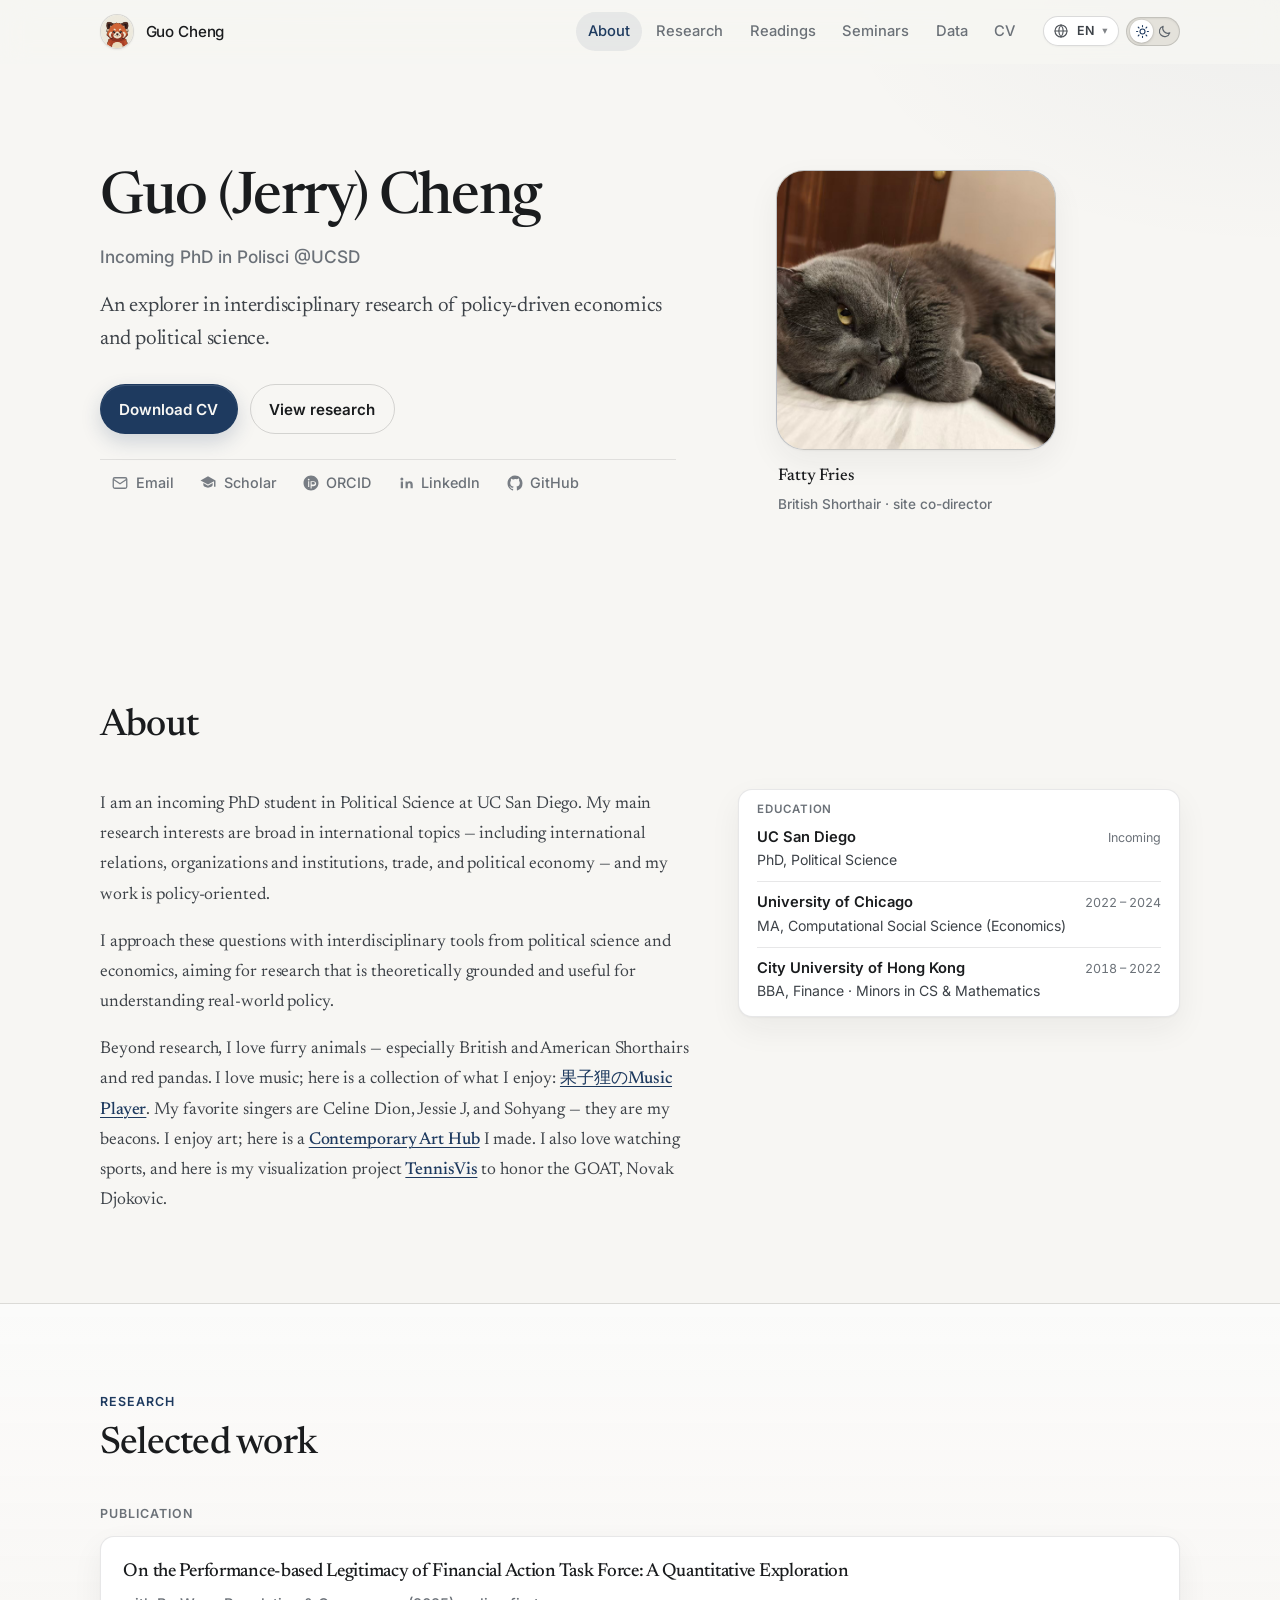
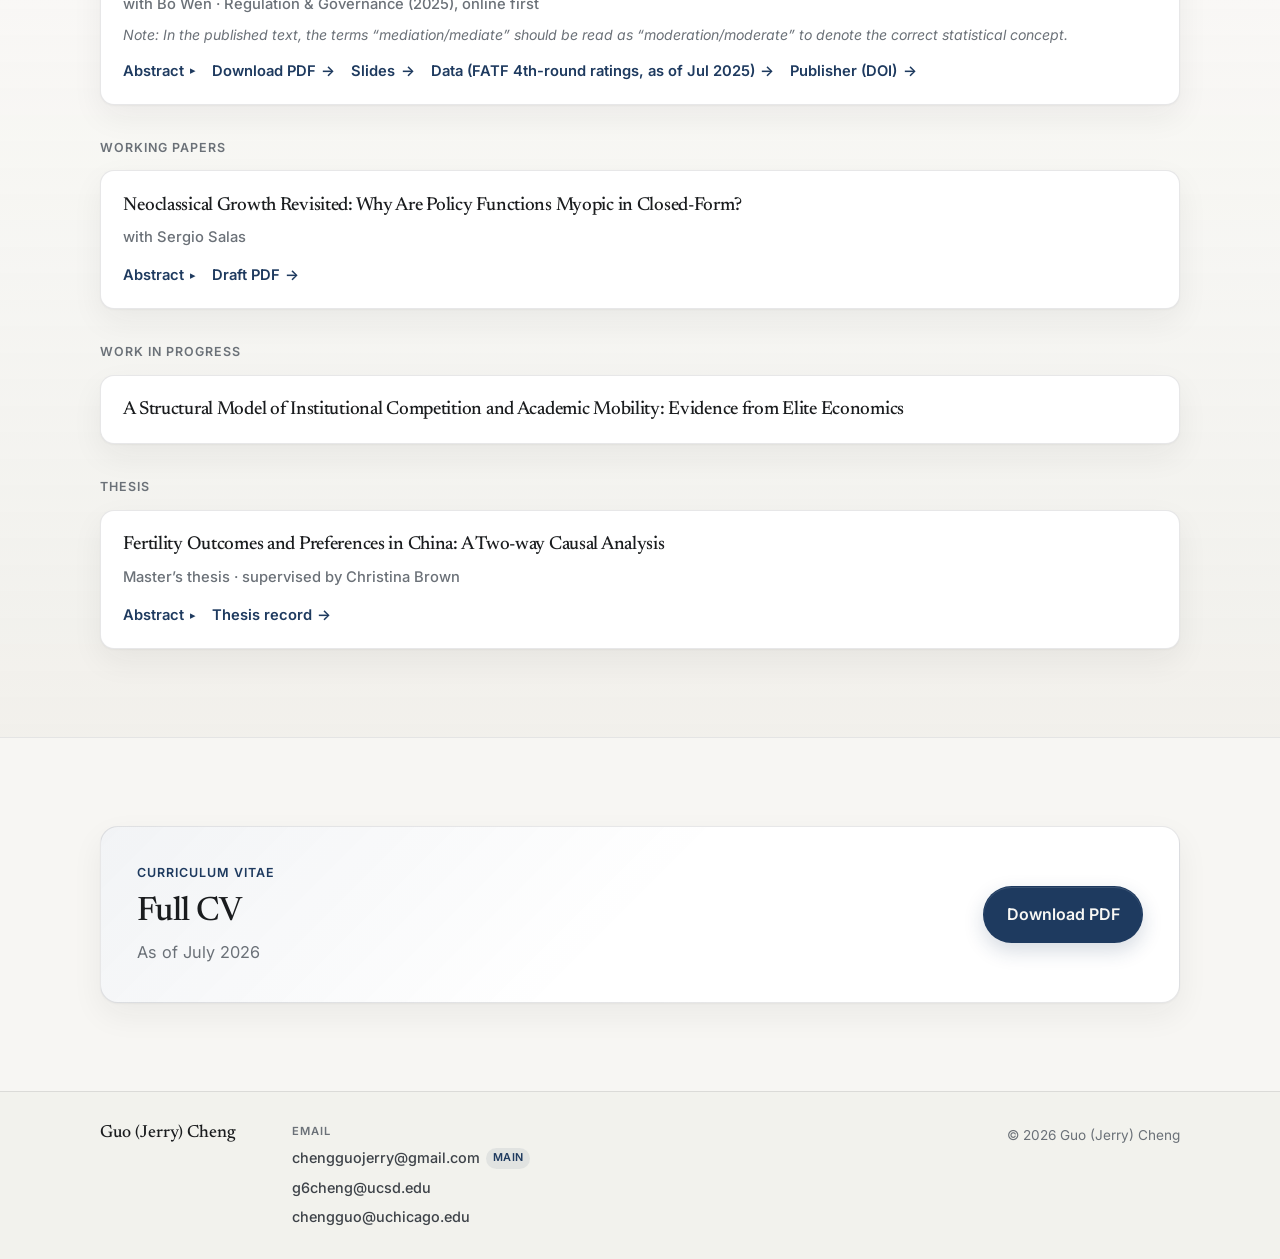
==== commit 34f9ccad: "Add a Readings page with the first geopolitics paper." ====
--- a/index.html
+++ b/index.html
@@ -43,7 +43,7 @@
   <link rel="preconnect" href="https://fonts.googleapis.com" />
   <link rel="preconnect" href="https://fonts.gstatic.com" crossorigin />
   <link href="https://fonts.googleapis.com/css2?family=Inter:wght@400;500;600&family=Newsreader:ital,opsz,wght@0,6..72,400;0,6..72,500;0,6..72,600;1,6..72,400;1,6..72,500&display=swap" rel="stylesheet" />
-  <link rel="stylesheet" href="css/styles.css?v=20261004" />
+  <link rel="stylesheet" href="css/styles.css?v=20261102" />
 </head>
 <body>
   <a class="skip-link" href="#main" data-i18n="skip">Skip to content</a>
@@ -65,6 +65,7 @@
         <ul>
           <li><a href="#about" data-i18n="nav.about">About</a></li>
           <li><a href="#research" data-i18n="nav.research">Research</a></li>
+          <li><a href="readings.html" data-i18n="nav.readings">Readings</a></li>
           <li><a href="seminars.html" data-i18n="nav.seminars">Seminars</a></li>
           <li><a href="data.html" data-i18n="nav.data">Data</a></li>
           <li><a href="#cv" data-i18n="nav.cv">CV</a></li>
@@ -489,7 +490,7 @@
   </footer>
 
   <!-- Offline i18n first (China-friendly, no external translation APIs), then interactions -->
-  <script src="js/i18n.js?v=20261004"></script>
-  <script src="js/main.js?v=20261004"></script>
+  <script src="js/i18n.js?v=20261102"></script>
+  <script src="js/main.js?v=20261102"></script>
 </body>
 </html>
--- a/css/styles.css
+++ b/css/styles.css
@@ -1569,7 +1569,8 @@
   .education,
   .cv-panel,
   .seminar-card,
-  .data-card {
+  .data-card,
+  .reading-entry {
     box-shadow: none;
     border: 1px solid #ccc;
   }
@@ -1668,6 +1669,9 @@
 }
 
 .seminar-when {
+  display: flex;
+  flex-direction: column;
+  align-items: center;
   text-align: center;
   border-right: 1px solid var(--line);
   padding-right: 0.35rem;
@@ -1700,8 +1704,8 @@
 }
 
 .seminar-today {
-  display: inline-block;
-  margin-top: 0.35rem;
+  display: block;
+  margin-top: 0.2rem;
 }
 
 .seminar-kicker {
@@ -1800,6 +1804,7 @@
 
   .seminar-when {
     display: flex;
+    flex-direction: row;
     align-items: baseline;
     gap: 0.45rem;
     text-align: left;
@@ -1816,3 +1821,295 @@
     grid-template-columns: 1fr;
   }
 }
+
+/* ---------- Readings ---------- */
+.reading-intro {
+  margin-bottom: clamp(1.75rem, 4vw, 2.75rem);
+}
+
+.reading-lede {
+  margin: 0.85rem 0 0;
+  max-width: 38rem;
+  font-family: var(--font-serif);
+  font-size: 1.12rem;
+  font-weight: 400;
+  line-height: 1.65;
+  letter-spacing: -0.01em;
+  color: var(--ink-soft);
+}
+
+.reading-layout {
+  display: grid;
+  grid-template-columns: minmax(0, 1fr);
+  gap: 1.75rem;
+  align-items: start;
+}
+
+.reading-rail-label {
+  margin: 0 0 0.7rem;
+  font-size: 0.72rem;
+  font-weight: 600;
+  letter-spacing: 0.08em;
+  text-transform: uppercase;
+  color: var(--muted);
+}
+
+.reading-rail-list {
+  display: grid;
+  gap: 0.35rem;
+}
+
+.reading-rail-list a {
+  display: inline-flex;
+  align-items: baseline;
+  gap: 0.55rem;
+  color: var(--ink-soft);
+  text-decoration: none;
+  font-size: 0.92rem;
+  font-weight: 500;
+  line-height: 1.4;
+}
+
+.reading-rail-list a:hover,
+.reading-rail-list a.is-active {
+  color: var(--accent);
+}
+
+.reading-rail-index {
+  font-variant-numeric: tabular-nums;
+  font-size: 0.75rem;
+  letter-spacing: 0.06em;
+  color: var(--accent);
+}
+
+.reading-rail-list ol {
+  margin: 0.3rem 0 0.15rem 1.35rem;
+}
+
+.reading-rail-list ol a {
+  font-weight: 400;
+  font-size: 0.88rem;
+  color: var(--muted);
+}
+
+.reading-rail-list ol a:hover,
+.reading-rail-list ol a.is-active {
+  color: var(--accent);
+}
+
+.reading-field-head {
+  display: grid;
+  grid-template-columns: auto minmax(0, 1fr);
+  gap: 0.85rem 1rem;
+  align-items: baseline;
+}
+
+.reading-index {
+  font-family: var(--font-serif);
+  font-size: 1.65rem;
+  font-weight: 500;
+  letter-spacing: -0.03em;
+  line-height: 1;
+  color: var(--accent);
+  font-variant-numeric: tabular-nums;
+}
+
+.reading-field h2 {
+  font-size: clamp(1.7rem, 3vw, 2.15rem);
+}
+
+.reading-field-lede,
+.reading-topic-lede {
+  margin: 0.45rem 0 0;
+  max-width: 38rem;
+  font-family: var(--font-serif);
+  font-size: 1.05rem;
+  line-height: 1.6;
+  color: var(--muted);
+}
+
+.reading-topic {
+  margin-top: 1.75rem;
+  padding-top: 1.35rem;
+  border-top: 1px solid var(--line);
+}
+
+.reading-topic h3 {
+  font-size: clamp(1.28rem, 2.2vw, 1.5rem);
+}
+
+.reading-entry {
+  position: relative;
+  margin-top: 1.15rem;
+  padding: 1.35rem 1.4rem 1.2rem 1.5rem;
+  background: var(--bg-elevated);
+  border: 1px solid var(--line);
+  border-radius: var(--radius);
+  box-shadow: var(--shadow-soft);
+}
+
+.reading-entry::before {
+  content: "";
+  position: absolute;
+  left: 0;
+  top: 1.05rem;
+  bottom: 1.05rem;
+  width: 2px;
+  border-radius: 2px;
+  background: var(--accent);
+}
+
+.reading-rule {
+  display: flex;
+  align-items: center;
+  gap: 0.75rem;
+  margin: 0 0 0.7rem;
+  font-size: 0.72rem;
+  font-weight: 600;
+  letter-spacing: 0.08em;
+  text-transform: uppercase;
+  color: var(--muted);
+}
+
+.reading-rule-line {
+  flex: 1 1 2rem;
+  min-width: 1.25rem;
+  height: 1px;
+  background: var(--line-strong);
+}
+
+.reading-title {
+  margin: 0;
+  font-family: var(--font-serif);
+  font-size: clamp(1.35rem, 2.5vw, 1.7rem);
+  font-weight: 500;
+  line-height: 1.25;
+  letter-spacing: -0.02em;
+  color: var(--ink);
+}
+
+.reading-gloss {
+  margin: 0.3rem 0 0;
+  font-family: var(--font-serif);
+  font-size: 1rem;
+  line-height: 1.45;
+  color: var(--muted);
+}
+
+.reading-gloss:empty {
+  display: none;
+}
+
+.reading-authors {
+  margin: 0.45rem 0 0;
+  color: var(--ink-soft);
+  font-size: 0.95rem;
+}
+
+.reading-note {
+  margin: 0.9rem 0 0;
+  max-width: 40rem;
+  font-family: var(--font-serif);
+  font-size: 1.05rem;
+  line-height: 1.7;
+  color: var(--ink-soft);
+}
+
+.reading-jel {
+  display: flex;
+  flex-wrap: wrap;
+  align-items: center;
+  gap: 0.35rem;
+  margin: 1rem 0 0;
+}
+
+.reading-jel li {
+  font-size: 0.72rem;
+  font-weight: 600;
+  letter-spacing: 0.04em;
+  color: var(--muted);
+  border: 1px solid var(--line);
+  border-radius: 999px;
+  padding: 0.12rem 0.48rem;
+  background: var(--bg-soft);
+}
+
+.reading-jel-name {
+  border: 0;
+  background: transparent;
+  padding-left: 0;
+  padding-right: 0.15rem;
+  letter-spacing: 0.08em;
+}
+
+.reading-copy,
+.reading-credit {
+  margin: 0.75rem 0 0;
+  max-width: 40rem;
+  font-size: 0.82rem;
+  line-height: 1.5;
+  color: var(--muted);
+}
+
+.reading-credit {
+  margin-top: 0.65rem;
+}
+
+html[data-lang="zh-CN"] .reading-lede,
+html[data-lang="zh-CN"] .reading-note,
+html[data-lang="zh-CN"] .reading-field-lede,
+html[data-lang="zh-CN"] .reading-topic-lede,
+html[data-lang="zh-CN"] .reading-gloss,
+html[lang="zh-CN"] .reading-lede,
+html[lang="zh-CN"] .reading-note,
+html[lang="zh-CN"] .reading-field-lede,
+html[lang="zh-CN"] .reading-topic-lede,
+html[lang="zh-CN"] .reading-gloss {
+  font-family:
+    "Songti SC",
+    "STSong",
+    "SimSun",
+    "Noto Serif SC",
+    "Source Han Serif SC",
+    Georgia,
+    serif;
+  letter-spacing: 0.01em;
+}
+
+html[data-lang="zh-CN"] .reading-title,
+html[lang="zh-CN"] .reading-title {
+  font-family: var(--font-serif);
+  letter-spacing: -0.02em;
+}
+
+html[data-lang="zh-CN"] .reading-note,
+html[lang="zh-CN"] .reading-note,
+html[data-lang="zh-CN"] .reading-lede,
+html[lang="zh-CN"] .reading-lede {
+  line-height: 1.85;
+}
+
+html[data-lang="zh-CN"] .reading-rule,
+html[lang="zh-CN"] .reading-rule {
+  letter-spacing: 0.04em;
+  text-transform: none;
+}
+
+@media (min-width: 900px) {
+  .reading-layout {
+    grid-template-columns: 14.75rem minmax(0, 1fr);
+    gap: clamp(2rem, 4vw, 3.25rem);
+  }
+
+  .reading-rail {
+    position: sticky;
+    top: calc(var(--header-h) + 1.35rem);
+  }
+}
+
+@media (max-width: 899px) {
+  .reading-rail {
+    padding-bottom: 1.1rem;
+    border-bottom: 1px solid var(--line);
+  }
+}
